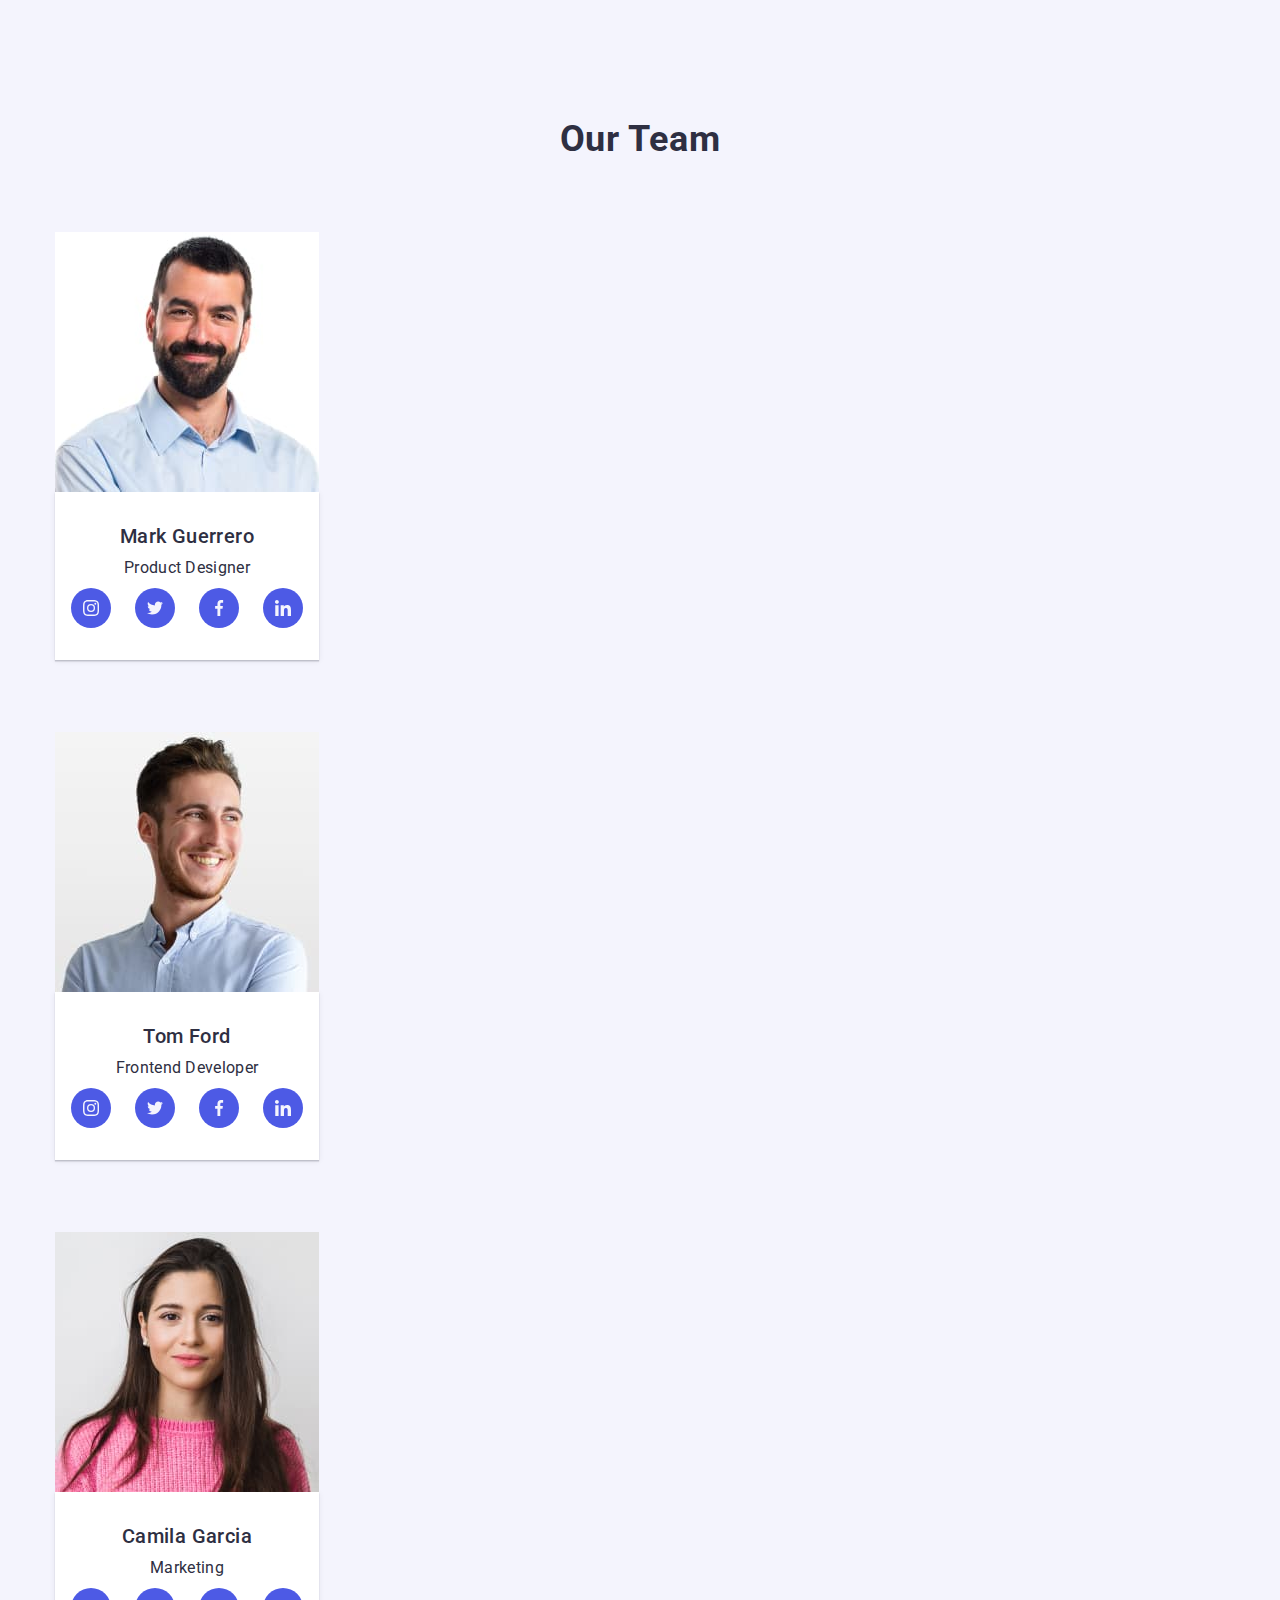
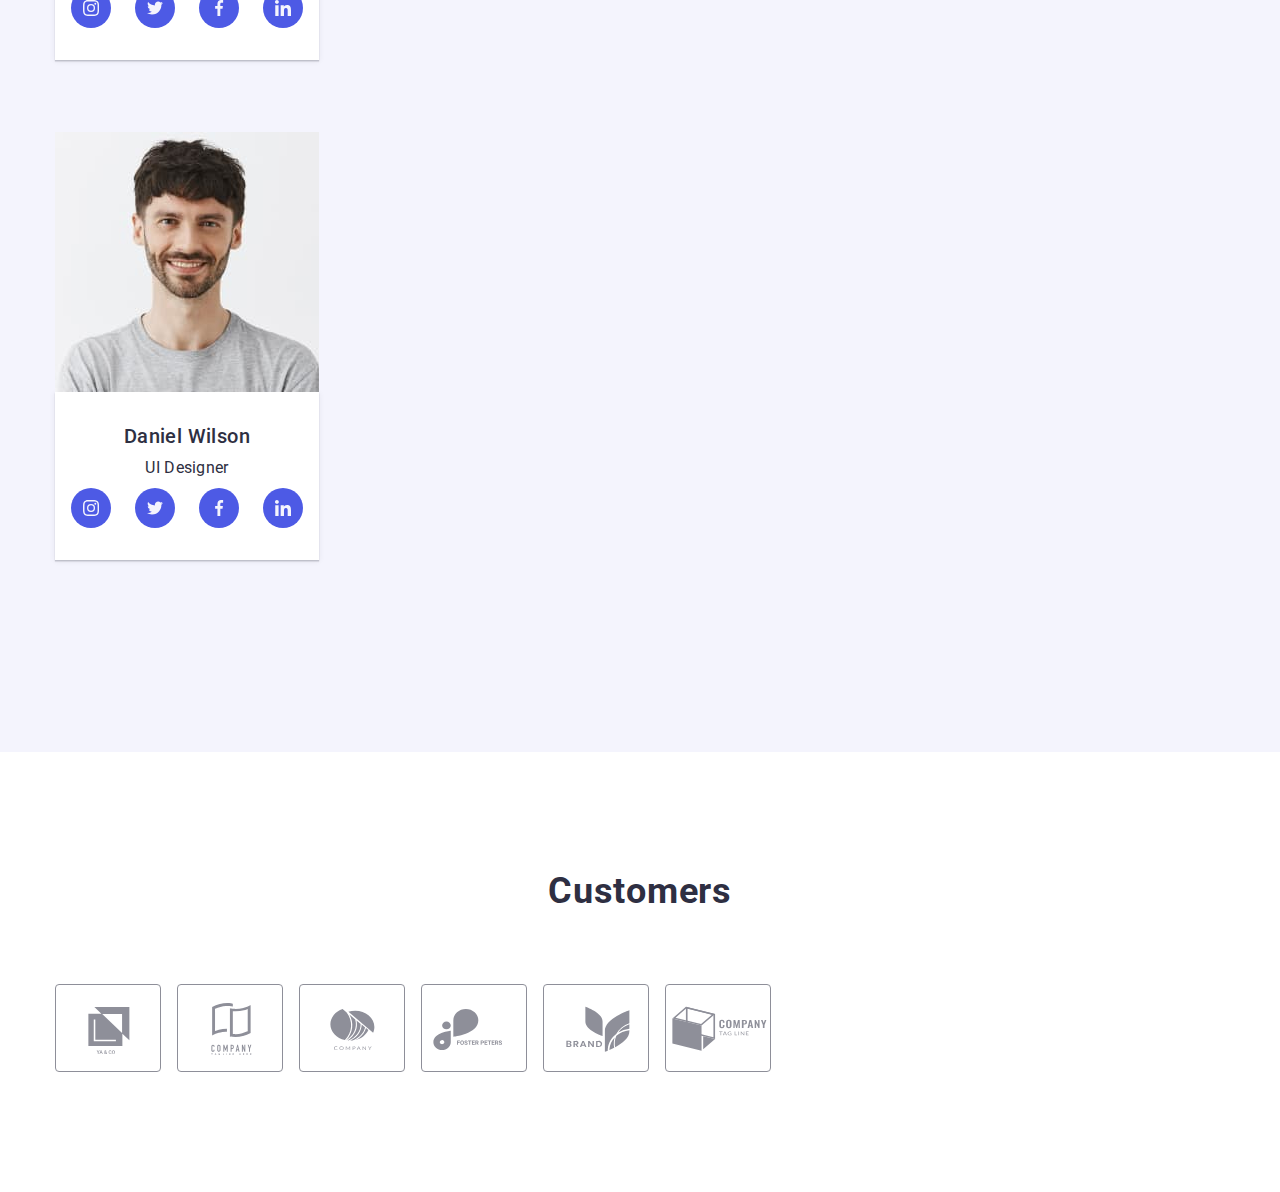
==== index.html @ f544f207 "d" ====
<!DOCTYPE html>
<html lang="en">
  <head>
    <meta charset="UTF-8" />
    <meta http-equiv="X-UA-Compatible" content="IE=edge" />
    <meta name="viewport" content="width=device-width, initial-scale=1.0" />
    <title>Document</title>
    <link rel="preconnect" href="https://fonts.googleapis.com" />
    <link rel="preconnect" href="https://fonts.gstatic.com" crossorigin />
    <link
      href="https://fonts.googleapis.com/css2?family=Raleway:wght@800&family=Roboto:wght@400;500;700;900&display=swap"
      rel="stylesheet"
    />
    <link
      rel="stylesheet"
      href="https://cdnjs.cloudflare.com/ajax/libs/modern-normalize/1.1.0/modern-normalize.min.css"
    />
    <link rel="stylesheet" href="./css/styles.css" />
    <link rel="stylesheet" href="./css/mobile.css" />
    <link rel="stylesheet" href="./css/tablet.css" />
    <link rel="stylesheet" href="./css/desktop.css" />
  </head>
  <body>
    <!-- <header class="header">
      <div class="container container-flex">
        <nav class="header-navigation">
          <a class="header-logo link" href="./index.html">
            <span class="logo-web">Web</span>
            <span class="logo-studio">Studio</span></a
          >

          <ul class="header-list list">
            <li class="header-item">
              <a class="header-link link current" href="./index.html">Studio</a>
            </li>
            <li class="header-item">
              <a class="header-link link" href="./portfolio.html">Portfolio</a>
            </li>
            <li class="header-item">
              <a class="header-link link" href="">Contacts</a>
            </li>
          </ul>
        </nav>
        <ul class="contacts-list list">
          <li>
            <a class="header-mail link" href="mailto:info@devstudio.com"
              >info@devstudio.com</a
            >
          </li>
          <li>
            <a class="header-tel link" href="tel:+110001111111"
              >+11 (000) 111-11-11</a
            >
          </li>
        </ul>
      </div>
    </header> -->

    <main>
      <!-- <section class="headlines-section">
        <h1 class="first-headlines">Effective Solution for Your Business</h1>
        <button data-modal-open class="btn" type="button">Order Service</button>
        <div data-modal class="backdrop is-hidden">
          <div class="modal">
            <button data-modal-close class="close">
              <svg class="close-svg" width="8" height="8">
                <use href="./images/symbol-defs.svg#icon-close"></use>
              </svg>
            </button>
            <p class="modal-title">
              Leave your contacts and we will call you back
            </p>

            <form action="#">
              <div class="modal-field">
                <label for="name" class="label-inp">Name</label>
                <div class="input-wrap">
                  <input
                    type="text"
                    class="modal-input"
                    name="name"
                    id="name"
                    required
                  />

                  <svg class="input-svg" width="12" height="12">
                    <use href="./images/symbol-defs.svg#icon-person"></use>
                  </svg>
                </div>
              </div>

              <div class="modal-field">
                <label for="tel" class="label-inp">Phone</label>
                <div class="input-wrap">
                  <input
                    type="tel"
                    class="modal-input"
                    name="tel"
                    id="tel"
                    required
                  />

                  <svg class="input-svg" width="12" height="12">
                    <use href="./images/symbol-defs.svg#icon-phone"></use>
                  </svg>
                </div>
              </div>

              <div class="modal-field">
                <label for="mail" class="label-inp">Email</label>
                <div class="input-wrap">
                  <input
                    type="email"
                    class="modal-input"
                    name="mail"
                    id="mail"
                    required
                  />

                  <svg class="input-svg" width="12" height="12">
                    <use href="./images/symbol-defs.svg#icon-message"></use>
                  </svg>
                </div>
              </div>
              <div class="modal-field">
                <label for="comment" class="label-inp">Comment</label>

                <textarea
                  name="comment-text"
                  id="comment"
                  class="modal-comment"
                  placeholder="Text input"
                ></textarea>
              </div>
              <div class="modal-field">
                <input
                  type="checkbox"
                  class="privacy visually-hidden"
                  name="privacy"
                  id="privacy"
                  value="true"
                />
                <label for="privacy" class="check-text"
                  ><span class="ch2">
                    <svg class="check-svg" width="10" height="8">
                      <use href="./images/symbol-defs.svg#icon-vector"></use>
                    </svg>
                  </span>
                  <span>I accept the terms and conditions of the&nbsp;</span>
                  <a class="link-privacy" href="#">Privacy Policy</a>
                </label>
              </div>

              <button type="submit" class="button-submit">Send</button>
            </form>
          </div>
        </div>
      </section> -->

      <!-- <section class="our-team-section">
        <div class="container">
          <h2 class="visually-hidden">Our Skills</h2>

          <ul class="list-skills list">
            <li class="list-skills-item">
              <div class="svg-item">
                <svg width="64" height="64">
                  <use href="./images/symbol-defs.svg#icon-antenna1"></use>
                </svg>
              </div>
              <h3 class="skills">Strategy</h3>
              <p class="paragraphes">
                Our goal is to identify the business problem to walk away with
                the perfect and creative solution.
              </p>
            </li>
            <li class="list-skills-item">
              <div class="svg-item">
                <svg width="64" height="64">
                  <use href="./images/symbol-defs.svg#icon-clock1"></use>
                </svg>
              </div>
              <h3 class="skills">Punctuality</h3>
              <p class="paragraphes">
                Bring the key message to the brand's audience for the best price
                within the shortest possible time.
              </p>
            </li>
            <li class="list-skills-item">
              <div class="svg-item">
                <svg width="64" height="64">
                  <use href="./images/symbol-defs.svg#icon-diagram1"></use>
                </svg>
              </div>
              <h3 class="skills">Diligence</h3>
              <p class="paragraphes">
                Research and confirm brands that present the strongest digital
                growth ohportunities and minimize risk.
              </p>
            </li>
            <li class="list-skills-item">
              <div class="svg-item">
                <svg width="64" height="64">
                  <use href="./images/symbol-defs.svg#icon-astronaut"></use>
                </svg>
              </div>
              <h3 class="skills">Technologies</h3>
              <p class="paragraphes">
                Design practice focused on digital experiences. We bring forth a
                deep passion for problem-solving.
              </p>
            </li>
          </ul>
        </div>
      </section> -->
      <!-- <section class="our-work">
        <div class="container">
          <h2 class="working">What are we doing</h2>
          <ul class="card-list-index list">
            <li>
              <img src="./images/screen.jpg" alt="screen" width="360" />
            </li>
            <li>
              <img src="./images/monopad.jpg" alt="monopad" width="360" />
            </li>
            <li>
              <img
                src="./images/phoneandlaptop.jpg"
                alt="phone and laptop"
                width="360"
              />
            </li>
          </ul>
        </div>
      </section> -->
      <section class="our-stuff-section">
        <div class="container">
          <h2 class="our-work work">Our Team</h2>
          <ul class="our-team list">
            <li class="li-mob">
              <img
                src="./images/marguerrero.jpg"
                alt="Mark Guerrero"
                width="264"
              />
              <div class="name-stuff">
                <h3 class="our-stuff">Mark Guerrero</h3>
                <p class="pr">Product Designer</p>
                <ul class="stuff-soc-list list">
                  <li class="stuff-soc-item">
                    <a href="" class="stuff-soc-link link">
                      <svg class="stuff-soc-icon" width="16" height="16">
                        <use
                          href="./images/symbol-defs.svg#icon-instagram"
                        ></use>
                      </svg>
                    </a>
                  </li>
                  <li class="stuff-soc-item">
                    <a href="" class="stuff-soc-link link">
                      <svg class="stuff-soc-icon" width="16" height="16">
                        <use href="./images/symbol-defs.svg#icon-twitter"></use>
                      </svg>
                    </a>
                  </li>
                  <li class="stuff-soc-item">
                    <a href="" class="stuff-soc-link link">
                      <svg class="stuff-soc-icon" width="16" height="16">
                        <use
                          href="./images/symbol-defs.svg#icon-facebook"
                        ></use>
                      </svg>
                    </a>
                  </li>
                  <li class="stuff-soc-item">
                    <a href="" class="stuff-soc-link link">
                      <svg class="stuff-soc-icon" width="16" height="16">
                        <use
                          href="./images/symbol-defs.svg#icon-linkedin"
                        ></use>
                      </svg>
                    </a>
                  </li>
                </ul>
              </div>
            </li>

            <li class="li-mob">
              <img src="./images/tomford.jpg" alt="Tom Ford" width="264" />
              <div class="name-stuff">
                <h3 class="our-stuff">Tom Ford</h3>
                <p class="pr">Frontend Developer</p>
                <ul class="stuff-soc-list list">
                  <li class="stuff-soc-item">
                    <a href="" class="stuff-soc-link link">
                      <svg class="stuff-soc-icon" width="16" height="16">
                        <use
                          href="./images/symbol-defs.svg#icon-instagram"
                        ></use>
                      </svg>
                    </a>
                  </li>
                  <li class="stuff-soc-item">
                    <a href="" class="stuff-soc-link link">
                      <svg class="stuff-soc-icon" width="16" height="16">
                        <use href="./images/symbol-defs.svg#icon-twitter"></use>
                      </svg>
                    </a>
                  </li>
                  <li class="stuff-soc-item">
                    <a href="" class="stuff-soc-link link">
                      <svg class="stuff-soc-icon" width="16" height="16">
                        <use
                          href="./images/symbol-defs.svg#icon-facebook"
                        ></use>
                      </svg>
                    </a>
                  </li>
                  <li class="stuff-soc-item">
                    <a href="" class="stuff-soc-link link">
                      <svg class="stuff-soc-icon" width="16" height="16">
                        <use
                          href="./images/symbol-defs.svg#icon-linkedin"
                        ></use>
                      </svg>
                    </a>
                  </li>
                </ul>
              </div>
            </li>
            <li class="li-mob">
              <img
                src="./images/camilagarcia.jpg"
                alt="Camila Garcia"
                width="264"
              />
              <div class="name-stuff">
                <h3 class="our-stuff">Camila Garcia</h3>
                <p class="pr">Marketing</p>
                <ul class="stuff-soc-list list">
                  <li class="stuff-soc-item">
                    <a href="" class="stuff-soc-link link">
                      <svg class="stuff-soc-icon" width="16" height="16">
                        <use
                          href="./images/symbol-defs.svg#icon-instagram"
                        ></use>
                      </svg>
                    </a>
                  </li>
                  <li class="stuff-soc-item">
                    <a href="" class="stuff-soc-link link">
                      <svg class="stuff-soc-icon" width="16" height="16">
                        <use href="./images/symbol-defs.svg#icon-twitter"></use>
                      </svg>
                    </a>
                  </li>
                  <li class="stuff-soc-item">
                    <a href="" class="stuff-soc-link link">
                      <svg class="stuff-soc-icon" width="16" height="16">
                        <use
                          href="./images/symbol-defs.svg#icon-facebook"
                        ></use>
                      </svg>
                    </a>
                  </li>
                  <li class="stuff-soc-item">
                    <a href="" class="stuff-soc-link link">
                      <svg class="stuff-soc-icon" width="16" height="16">
                        <use
                          href="./images/symbol-defs.svg#icon-linkedin"
                        ></use>
                      </svg>
                    </a>
                  </li>
                </ul>
              </div>
            </li>
            <li class="li-mob">
              <img
                src="./images/danielwilson.jpg"
                alt="Daniel Wilson"
                width="264"
              />
              <div class="name-stuff">
                <h3 class="our-stuff">Daniel Wilson</h3>
                <p class="pr">UI Designer</p>
                <ul class="stuff-soc-list list">
                  <li class="stuff-soc-item">
                    <a href="" class="stuff-soc-link link">
                      <svg class="stuff-soc-icon" width="16" height="16">
                        <use
                          href="./images/symbol-defs.svg#icon-instagram"
                        ></use>
                      </svg>
                    </a>
                  </li>
                  <li class="stuff-soc-item">
                    <a href="" class="stuff-soc-link link">
                      <svg class="stuff-soc-icon" width="16" height="16">
                        <use href="./images/symbol-defs.svg#icon-twitter"></use>
                      </svg>
                    </a>
                  </li>
                  <li class="stuff-soc-item">
                    <a href="" class="stuff-soc-link link">
                      <svg class="stuff-soc-icon" width="16" height="16">
                        <use
                          href="./images/symbol-defs.svg#icon-facebook"
                        ></use>
                      </svg>
                    </a>
                  </li>
                  <li class="stuff-soc-item">
                    <a href="" class="stuff-soc-link link">
                      <svg class="stuff-soc-icon" width="16" height="16">
                        <use
                          href="./images/symbol-defs.svg#icon-linkedin"
                        ></use>
                      </svg>
                    </a>
                  </li>
                </ul>
              </div>
            </li>
          </ul>
        </div>
      </section>
      <section class="customers-section"> 
        <div class="container">
          <h2 class="customers-headline">Customers</h2>
          <ul class="customers list">
            <li class="customers-list">
              <a href="" class="customers-link link">
                <svg class="customers-icon" width="104" height="56">
                  <use href="./images/symbol-defs.svg#icon-logo1"></use>
                </svg>
              </a>
            </li>
            <li class="customers-list">
              <a href="" class="customers-link link">
                <svg class="customers-icon" width="104" height="56">
                  <use href="./images/symbol-defs.svg#icon-logo2"></use>
                </svg>
              </a>
            </li>
            <li class="customers-list">
              <a href="" class="customers-link link">
                <svg class="customers-icon" width="104" height="56">
                  <use href="./images/symbol-defs.svg#icon-logo3"></use>
                </svg>
              </a>
            </li>
            <li class="customers-list">
              <a href="" class="customers-link link">
                <svg class="customers-icon" width="104" height="56">
                  <use href="./images/symbol-defs.svg#icon-logo4"></use>
                </svg>
              </a>
            </li>
            <li class="customers-list">
              <a href="" class="customers-link link">
                <svg class="customers-icon" width="104" height="56">
                  <use href="./images/symbol-defs.svg#icon-logo5"></use>
                </svg>
              </a>
            </li>
            <li class="customers-list">
              <a href="" class="customers-link link">
                <svg class="customers-icon" width="104" height="56">
                  <use href="./images/symbol-defs.svg#icon-logo6"></use>
                </svg>
              </a>
            </li>
          </ul>
        </div>
      </section>
    </main>
    <!-- <footer class="footer">
      <div class="container ftr">
        <div class="socaial-one">
          <a class="ftr-logo link" href="./index.html">
            <span class="logo-web">Web</span>
            <span class="logo-studio logo-studio-footer">Studio</span></a
          >

          <p class="footer-content">
            Increase the flow of customers and sales for your business with
            digital marketing & growth solutions.
          </p>
        </div>

        <div class="socaial-two">
          <span class="social-media">Social media</span>
          <ul class="ftr-soc-list list">
            <li class="ftr-soc-item">
              <a href="" class="ftr-soc-link link">
                <svg class="svg-ftr" width="24" height="24">
                  <use href="./images/symbol-defs.svg#icon-instagram"></use>
                </svg>
              </a>
            </li>
            <li class="ftr-soc-item">
              <a href="" class="ftr-soc-link link">
                <svg class="svg-ftr" width="24" height="24">
                  <use href="./images/symbol-defs.svg#icon-twitter"></use>
                </svg>
              </a>
            </li>
            <li class="ftr-soc-item">
              <a href="" class="ftr-soc-link link">
                <svg class="svg-ftr" width="24" height="24">
                  <use href="./images/symbol-defs.svg#icon-facebook"></use>
                </svg>
              </a>
            </li>
            <li class="ftr-soc-item">
              <a href="" class="ftr-soc-link link">
                <svg class="svg-ftr" width="24" height="24">
                  <use href="./images/symbol-defs.svg#icon-linkedin"></use>
                </svg>
              </a>
            </li>
          </ul>
        </div>
        <div class="div4">
          <form>
            <label for="email-footer" class="sub-label">Subscribe</label>
            <div class="form">
              <input
                type="email"
                name="email-footer"
                class="input-footer"
                required
                placeholder="E-mail"
                id="email-footer"
              />
              <button type="submit" class="button-subscribe">Subscribe</button>
            </div>
          </form>
        </div>
      </div>
    </footer> -->
    <script src="./modal.js"></script>
  </body>
</html>
---- css/styles.css ----
* {
  box-sizing: border-box;
}

:root {
  --primary-text-color: #2e2f42;
  --secondary-text-color: #434455;
  --dark-text-color: #8f95a5;
  --primary-button-color: #4d5ae5;
  --secondary-button-color: #404bbf;
  --white-color: #fff;
  --primary-font-family: "Roboto", sans-serif;
  --logo-font: "Raleway", sans-serif;
  --footer-text-color: #e7e9fc;
  --back-button-color: #f4f4fd;
  --soc-bg-color: #4d5ae5;
}
body {
  color: var(--primary-text-color);
  font-family: var(--primary-font-family);
}
h1,
h2,
h3,
h4,
h5,
h6,
p {
  margin-top: 0;
}

.link {
  text-decoration: none;
}

/* card list portfolio */
.card-list {
  display: flex;
  flex-wrap: wrap;
  gap: 48px 24px;

  text-decoration: none;
}

.list-element {
  display: block;
  max-width: 100%;
  height: auto;
}

.cards {
  display: block;
  box-shadow: 0px 1px 6px rgba(46, 47, 66, 0.08);
}
.cards:hover,
.cards:focus {
  box-shadow: 0px 1px 6px rgba(46, 47, 66, 0.08),
    0px 1px 1px rgba(46, 47, 66, 0.16), 0px 2px 1px rgba(46, 47, 66, 0.08);
}
.overlay {
  position: relative;
  overflow: hidden;
}
.about-overlay {
  position: absolute;

  top: 0;
  left: 0;
  width: 100%;
  height: 100%;

  padding-top: 40px;
  padding-right: 32px;
  padding-left: 32px;
  font-weight: 400;
  font-size: 16px;
  line-height: 1.5;
  letter-spacing: 0.02em;
  color: #f4f4fd;

  transform: translateY(100%);
  transition: transform 250ms cubic-bezier(0.4, 0, 0.2, 1);

  background-color: #4d5ae5;
}
.cards:hover .about-overlay,
.cards:focus .about-overlay {
  transform: translateY(0);
}

.borders {
  border: 1px solid var(--footer-text-color);
  border-top: none;
  padding-top: 32px;
  padding-left: 16px;
  padding-bottom: 32px;
}

.list {
  list-style: none;
  margin: 0;
  padding: 0;
}

.header {
  border-bottom: solid var(--footer-text-color);
}
.name-stuff {
  width: 264px;
  text-align: center;
  padding-top: 32px;
  padding-bottom: 32px;

  background-color: var(--white-color);
  box-shadow: 0px 1px 6px rgba(46, 47, 66, 0.08),
    0px 1px 1px rgba(46, 47, 66, 0.16), 0px 2px 1px rgba(46, 47, 66, 0.08);
}
.li-mob {
  display: block;
  width: 100%;
}
.stuff-soc-list {
  display: flex;
  justify-content: center;
  gap: 24px;
}
.stuff-soc-item {
  width: 40px;
  height: 40px;
}
/* width="64" height="64" */
.stuff-soc-link {
  width: 100%;
  height: 100%;
  background-color: var(--soc-bg-color);
  border-radius: 50%;
  display: flex;
  align-items: center;
  justify-content: center;
  transition: background-color 250ms cubic-bezier(0.4, 0, 0.2, 1);
}

.stuff-soc-link:hover {
  background-color: var(--secondary-button-color);
}

.our-stuff-section {
  background-color: var(--back-button-color);
  padding-top: 120px;
  padding-bottom: 72px;
}

/* ---------OUR-WORK---------- */

.our-work {
  font-weight: 700;
  font-size: 36px;
  line-height: 1.11;
  /* identical to box height, or 111% */

  text-align: center;
  letter-spacing: 0.02em;
  text-transform: capitalize;

  /* NAVY BLUE */
  padding-bottom: 120px;
  margin-bottom: 0;
}
.work {
  padding-bottom: 0;
  margin-bottom: 72px;
}
.working {
  padding-top: 0;
  margin-bottom: 72px;
}
.card-list-index {
  display: flex;
  gap: 24px;
}
.customers-section {
  padding-top: 96px;
  padding-bottom: 96px;
}
.customers-headline {
  font-weight: 700;
  font-size: 36px;
  line-height: 1.11;
  /* identical to box height, or 111% */

  text-align: center;
  letter-spacing: 0.02em;
  margin-bottom: 72px;
}
.customers {
  display: flex;
  flex-wrap: wrap;
  gap: 16px;
  /* row-gap: 72px; */
  /* column-gap: 16px; */
}

.customers-list {
  width: calc((100%-16px) / 2);


  /* width: calc((100%-120px) / 6); */
  height: 88px;
}
.customers-link {
  width: 100%;
  height: 100%;
  border: 1px solid #8e8f99;
  border-radius: 4px;
  display: flex;
  align-items: center;
  justify-content: center;
  color: #8e8f99;
}
.customers-icon {
  fill: currentColor;
  transition: fill 250ms cubic-bezier(0.4, 0, 0.2, 1);
}
.customers-link:hover .customers-icon {
  fill: #404bbf;
}

.customers-link:hover {
  border-color: var(--secondary-button-color);
}

/* .our-team { */
  /* display: flex; */
  /* flex-wrap: wrap; */
  /* gap: 24px; */
/* } */

.container {
  margin-left: auto;
  margin-right: auto;
  padding-left: 15px;
  padding-right: 15px;
  /* width: 1158px; */
}
.container-flex {
  display: flex;
  align-items: center;
}

.header-logo,
.header-link,
.header-tel,
.header-tel {
  padding-top: 24px;
  padding-bottom: 24px;
  display: inline-block;
}
.header-link {
  font-weight: 600;
  font-size: 16px;
  line-height: 1.5;
  letter-spacing: 0.02em;
  color: var(--primary-text-color);
  position: relative;
  transition: color 250ms cubic-bezier(0.4, 0, 0.2, 1);
}
.current {
  color: #404bbf;
}
.header-link.current::after {
  content: "";
  position: absolute;
  width: 100%;
  background-color: #404bbf;
  height: 4px;
  left: 0;
  bottom: 0;
  border-radius: 2px;
}
.header-link:hover,
.header-link:focus {
  color: var(--secondary-button-color);
}

.header-list {
  display: flex;
  gap: 40px;
}

.contacts-list {
  display: flex;
  margin-left: auto;
  align-items: center;
}

.logo-studio.logo-studio-footer {
  color: var(--white-color);
}
img {

  display: block;
  max-width: 100%;
  width: auto;
  height: auto;
}
.visually-hidden {
  position: absolute;
  white-space: nowrap;
  width: 1px;
  height: 1px;
  overflow: hidden;
  border: 0;
  padding: 0;
  clip: rect(0 0 0 0);
  clip-path: inset(50%);
  margin: -1px;
}
.prtf-card {
  padding-top: 96px;

  padding-bottom: 120px;
}

.header-logo {
  font-weight: 800;
  font-family: Raleway;
  margin-left: auto;
  margin-right: auto;
  display: flex;
  margin-right: 76px;
}

.logo-web {
  font-size: 18px;
  line-height: 1.33;
  /* identical to box height, or 133% */

  align-items: center;
  letter-spacing: 0.03em;
  text-transform: uppercase;

  /* IRIS */

  color: var(--primary-button-color);
}
.logo-studio {
  font-size: 18px;
  line-height: 1.33;
  /* identical to box height, or 133% */

  align-items: center;
  letter-spacing: 0.03em;
  text-transform: uppercase;

  /* IRIS */

  color: var(--secondary-text-color);
}

.header-navigation {
  display: flex;
  align-items: center;
}

.header-mail {
  margin-right: 40px;
  transition: color 250ms cubic-bezier(0.4, 0, 0.2, 1);

  font-weight: 400;
  font-size: 16px;
  line-height: 1.5;
  letter-spacing: 0.02em;
  color: var(--secondary-text-color);
}
.header-mail:hover {
  color: var(--secondary-button-color);
}
.header-tel {
  font-weight: 400;
  font-size: 16px;
  line-height: 1.5;
  letter-spacing: 0.02em;

  color: var(--secondary-text-color);
}
.header-tel:hover {
  color: var(--secondary-button-color);
}
.our-skills {
  font-weight: 500;
  font-size: 20px;
  line-height: 1.2;
  /* identical to box height, or 120% */

  letter-spacing: 0.02em;
}
.our-stuff {
  font-weight: 500;
  font-size: 20px;
  line-height: 1.2;

  text-align: center;
  letter-spacing: 0.02em;
  margin-bottom: 8px;
}
.paragraphes {
  margin-bottom: 0;
  font-weight: 400;
  font-size: 16px;
  line-height: 1.5;
  /* or 150% */

  letter-spacing: 0.02em;

  max-width: 264px;

  width: 264px;

  /* SLATE */
}
.pr {
  margin-right: auto;
  margin-left: auto;
  margin-bottom: 8px;
  font-weight: 400;
  font-size: 16px;
  line-height: 1.5;
  /* or 150% */

  letter-spacing: 0.02em;

  max-width: 264px;

  width: 264px;
}
.paragraphes-portfolio {
  color: var(--secondary-text-color);
  margin-bottom: 0;
}
.skills {
  margin-top: 8px;
  margin-bottom: 8px;
}
.our-team-section {
  padding-top: 120px;
  padding-bottom: 120px;
}

.svg-item {
  display: flex;
  align-items: center;
  justify-content: center;
  height: 112px;
  background-color: #f4f4fd;
}

.list-skills {
  display: flex;
  gap: 24px;
  /* margin-top: 120px; */
}
/* .list-skills-item:nth-child(1)::before {
  content: "";
  display: inline-block;
  width: 264px;
  height: 112px;
  background-image: url(../our-skills/antenna1.svg);
  background-repeat: no-repeat;
  background-position: center;
  background-color: #f4f4fd;
}
.list-skills-item:nth-child(2)::before {
  content: "";
  display: inline-block;
  width: 264px;
  height: 112px;
  background-image: url(../our-skills/clock1.svg);
  background-repeat: no-repeat;
  background-position: center;
  background-color: #f4f4fd;
}
.list-skills-item:nth-child(3)::before {
  content: "";
  display: inline-block;
  width: 264px;
  height: 112px;
  background-image: url(../our-skills/diagram1.svg);
  background-repeat: no-repeat;
  background-position: center;
  background-color: #f4f4fd;
}
.list-skills-item:nth-child(4)::before {
  content: "";
  display: inline-block;
  width: 264px;
  height: 112px;
  background-image: url(../our-skills/astronaut.svg);
  background-repeat: no-repeat;
  background-position: center;
  background-color: #f4f4fd;
} */
.svg-skills {
  width: 264px;
  height: 112px;
  background-color: #f4f4fd;
  display: flex;
  align-items: center;
  justify-content: center;
}

.button {
  font-weight: 600;
  font-size: 16px;
  line-height: 1.5;
  align-items: center;
  letter-spacing: 0.04em;
  color: var(--secondary-button-color);
  background: var(--back-button-color);
  cursor: pointer;
  border-radius: 4px;
  border: 1px solid var(--footer-text-color);
  padding-top: 12px;
  padding-right: 24px;
  padding-bottom: 12px;
  padding-left: 24px;
  transition: background-color, color, border-color, box-shadow,
    250ms cubic-bezier(0.4, 0, 0.2, 1);
}
.button:hover,
.button:focus {
  background-color: var(--secondary-button-color);
  color: var(--white-color);
  border-color: #404bbf;
  box-shadow: 0px 1px 6px rgba(46, 47, 66, 0.08),
    0px 1px 1px rgba(46, 47, 66, 0.16), 0px 2px 1px rgba(46, 47, 66, 0.08);
}
/* ----------------MODAL---------------- */
.backdrop {
  position: fixed;
  transition: 250ms cubic-bezier(0.4, 0, 0.2, 1);
  opacity: 1;

  top: 0;
  left: 0;
  width: 100%;
  height: 100%;

  background-color: rgba(46, 47, 66, 0.4);
}
.backdrop.is-hidden {
  opacity: 0;
  pointer-events: none;
}
.modal {
  position: absolute;
  top: 50%;
  left: 50%;
  transform: translate(-50%, -50%) scale(1);
  transition: 250ms cubic-bezier(0.4, 0, 0.2, 1);

  width: 408px;
  background-color: #fcfcfc;
  border-radius: 4px;
  padding: 72px 24px 24px;
}

.close {
  position: absolute;
  top: 24px;
  right: 24px;
  width: 24px;
  height: 24px;
  border: 1px solid rgba(0, 0, 0, 0.1);
  border-radius: 50%;
  display: flex;
  align-items: center;
  justify-content: center;
  cursor: pointer;
  color: #000000;
  transition: background-color, 250ms cubic-bezier(0.4, 0, 0.2, 1);
}
.close-svg {
  fill: currentColor;
  transition: fill, 250ms cubic-bezier(0.4, 0, 0.2, 1);
}
.close:hover .close-svg {
  fill: #fff;
}
.close:hover {
  background-color: #404bbf;
}
.modal-title {
  margin-bottom: 14px;
  font-weight: 500;
  font-size: 16px;
  line-height: 1.5;
  /* identical to box height, or 150% */

  text-align: center;
  letter-spacing: 0.02em;

  /* NAVY BLUE */

  color: #2e2f42;
}
.label-inp {
  font-weight: 400;
  font-size: 12px;
  line-height: 1.16;
  letter-spacing: 0.01em;
  color: #8e8f99;
}
.modal-field {
  text-align: left;
  margin-bottom: 8px;
}
.modal-field:nth-last-child(3) {
  margin-bottom: 16px;
}

.modal-input {
  width: 100%;
  height: 40px;
  background-color: transparent;
  border: 1px solid rgba(33, 33, 33, 0.2);
  border-radius: 4px;
  padding: 0px 0px 0px 38px;

  font-weight: 400;
  font-size: 12px;
  line-height: 1.33;
  /* identical to box height, or 133% */

  letter-spacing: 0.04em;

  /* LIGHT SLATE */

  color: rgba(117, 117, 117, 0.5);
  outline: transparent;
}

.modal-input:focus {
  border-color: #4d5ae5;
}
.modal-input:focus + .input-svg {
  fill: #404bbf;
}

.input-wrap {
  position: relative;
}
.input-svg {
  position: absolute;
  left: 19px;
  top: 14px;
  fill: #2e2f42;
}

.modal-comment::placeholder {
  font-weight: 400;
  font-size: 12px;
  line-height: 1.33;
  letter-spacing: 0.04em;
  color: rgba(117, 117, 117, 0.5);
}
.modal-comment {
  padding-top: 8px;
  padding-left: 16px;
  width: 100%;
  height: 120px;
  color: rgba(117, 117, 117, 0.5);

  border: 1px solid rgba(33, 33, 33, 0.2);
  background-color: transparent;
  border-radius: 4px;
  outline: transparent;
  resize: none;
}
.modal-comment:focus {
  border-color: #4d5ae5;
}
.modal-comment:focus::placeholder {
  color: transparent;
}
.label-inp {
  display: inline-block;
  margin-bottom: 4px;
}
.check-text {
  font-weight: 400;
  font-size: 12px;
  line-height: 1.33;
  /* identical to box height, or 133% */

  letter-spacing: 0.04em;

  color: #757575;
  display: flex;
  margin-bottom: 24px;
}
.check-text:hover,
.check-text:focus {
  color: #4d5ae5;
}
.sp {
  display: inline;
}

.check-text .ch2 {
  width: 16px;
  height: 16px;
  border: 2px solid #000000;
  border-radius: 3px;
  display: flex;
  align-items: center;
  justify-content: center;
  fill: transparent;
  margin-right: 8px;
}

.privacy:checked + .check-text .ch2 {
  fill: #f4f4fd;
  background-color: #404bbf;
  border: none;
}
.link-privacy {
  font-weight: 400;
  font-size: 12px;
  line-height: 1.33;
  /* identical to box height, or 133% */

  letter-spacing: 0.04em;

  color: #4d5ae5;
}
.button-submit {
  padding: 16px 64px 16px 64px;
  margin: 0 auto;
  display: flex;
  border: transparent;
  border-radius: 4px;
  box-shadow: 0px 4px 4px rgba(0, 0, 0, 0.15);
  font-family: inherit;
  font-weight: 500;
  font-size: 16px;
  line-height: 1.5;
  letter-spacing: 0.04em;
  background: #4d5ae5;
  color: #ffffff;
  cursor: pointer;
  transition: background-color, color, border-color, box-shadow,
    250ms cubic-bezier(0.4, 0, 0.2, 1);
}

.button-submit:hover {
  background-color: var(--secondary-button-color);
  color: var(--white-color);
  border-color: #404bbf;
  box-shadow: 0px 1px 6px rgba(46, 47, 66, 0.08),
    0px 1px 1px rgba(46, 47, 66, 0.16), 0px 2px 1px rgba(46, 47, 66, 0.08);
}

.button-list {
  justify-content: center;
  display: flex;
  gap: 24px;
  list-style: none;
  margin-top: 0;
  margin-bottom: 72px;
  padding-left: 0;
}

.list-headlines {
  font-weight: 600;
  font-size: 20px;
  line-height: 1.2;
  letter-spacing: 0.02em;
  color: var(--primary-text-color);
}

.headlines-section {
  text-align: center;
  padding-top: 188px;
  padding-bottom: 180px;
  margin: 0 auto;
}
.headlines-section {
  background-image: linear-gradient(
      rgba(46, 47, 66, 0.7),
      rgba(46, 47, 66, 0.7)
    ),
    url(../images/hero-bg.jpg);
  max-width: 1440px;
  background-repeat: no-repeat;
  background-position: center;
  background-size: cover;
}

.first-headlines {
  font-weight: 600;
  font-size: 56px;
  line-height: 1.07;
  letter-spacing: 0.02em;
  margin-bottom: 48px;
  color: var(--white-color);
  max-width: 494px;
  margin-left: auto;
  margin-right: auto;
}
/* card list index html */

.btn {
  font-family: inherit;
  font-weight: 600;
  font-size: 16px;
  line-height: 1.18;
  display: flex;
  align-items: center;
  letter-spacing: 0.04em;
  background: var(--primary-button-color);
  color: var(--white-color);
  cursor: pointer;
  border-radius: 4px;
  margin: 0 auto;
  padding: 15px 31px;
  border-color: transparent;
  transition: background-color 250ms cubic-bezier(0.4, 0, 0.2, 1);
}
.btn:hover {
  background-color: var(--secondary-button-color);
}

.footer {
  background-color: var(--primary-text-color);
  color: var(--footer-text-color);
  padding-top: 100px;
  padding-bottom: 100px;
  box-shadow: 0px 4px 4px rgba(0, 0, 0, 0.15);
}

.ftr-logo {
  font-family: Raleway;

  display: inline-block;
  margin-bottom: 16px;
  /* margin-right: 269px; */
}
.footer-content {
  font-weight: 400;
  font-size: 16px;
  line-height: 1.5;
  /* or 150% */

  letter-spacing: 0.02em;

  /* CORNFLOWER */

  max-width: 264px;
  margin-bottom: 0;
}
.ftr {
  display: flex;
}
.socaial-one {
  margin-right: 120px;
}

.social-media {
  display: block;

  display: inline-block;

  font-weight: 500;
  font-size: 16px;
  line-height: 1.5;
  /* identical to box height, or 150% */

  letter-spacing: 0.02em;
  margin-bottom: 16px;
}

.ftr-soc-list {
  display: flex;
  gap: 16px;

  /* justify-content: center; */
  margin-left: auto;
}
.ftr-soc-item {
  width: 40px;
  height: 40px;
  border-radius: 50%;
}
.ftr-soc-link {
  width: 40px;
  height: 40px;
  display: flex;
  border-radius: 50%;
  align-items: center;
  justify-content: center;
  background-color: rgba(255, 255, 255, 0.1);
  transition: background-color 250ms cubic-bezier(0.4, 0, 0.2, 1);
}

.ftr-soc-link:hover {
  background-color: #31d0aa;
}
.input-footer {
  display: block;
  margin-right: 24px;
  padding-left: 16px;
  width: 264px;
  height: 40px;
  border: 1px solid rgba(255, 255, 255, 0.3);
  border-radius: 4px;
  outline: transparent;
  background-color: inherit;
  font-weight: 400;
  font-size: 12px;
  line-height: 2;
  letter-spacing: 0.04em;
  color: rgba(255, 255, 255, 0.6);
}
.div4 {
  margin-left: auto;
}

.sub-label {
  display: block;

  display: inline-block;

  font-weight: 500;
  font-size: 16px;
  line-height: 1.5;
  /* identical to box height, or 150% */

  letter-spacing: 0.02em;
  margin-bottom: 16px;
}

.button-subscribe {
  display: inline-flex;
  align-items: center;
  padding-left: 24px;
  padding-top: 8px;
  padding-bottom: 8px;
  padding-right: 24px;
  font-weight: 500;
  font-size: 16px;
  line-height: 1.5;
  letter-spacing: 0.04em;
  color: #ffffff;
  background: #4d5ae5;
  border: transparent;
  border-radius: 4px;
  cursor: pointer;
  transition: background-color, color, border-color, box-shadow,
    250ms cubic-bezier(0.4, 0, 0.2, 1);
}
.button-subscribe::after {
  content: "";
  width: 24px;
  height: 20px;
  background-image: url(../images/icon-send.svg);
  background-repeat: no-repeat;
  background-size: contain;
  margin-left: 16px;
}
.button-subscribe:hover {
  background-color: var(--secondary-button-color);
  color: var(--white-color);
  border-color: #404bbf;
  box-shadow: 0px 1px 6px rgba(46, 47, 66, 0.08),
    0px 1px 1px rgba(46, 47, 66, 0.16), 0px 2px 1px rgba(46, 47, 66, 0.08);
}
.form {
  display: flex;
}

/* ------MEDIA--------- */

@media screen and (min-width: 480px) {
  .container {
    width: 428px;
  }
  .our-stuff-section {
    padding-top: 96px;
  }
  .li-mob {
    margin-bottom: 72px;
  }
}
@media screen and (min-width: 768px) {
  .container {
    width: 768px;
  }
  .our-team{
    display: flex;
    flex-wrap: wrap;
  }
  .li-mob {
    width: calc((100%-24px) / 2);
    gap: 24px;
    grid-row-gap:64px;
  }
}
.customers-list {
  width: calc((100%-48px) / 3);
  height: 88px;
}



@media screen and (min-width: 1200px) {
  .container{
    width: 1200px;

  }
  .our-stuff-section {
    padding-top: 120px;
    padding-bottom: 120px;
  }
  .li-mob {
    width: calc((100%-72px) / 4);
  }
  .customers-section {
    padding-top: 120px;
    padding-bottom: 120px;
  }
  .customers-list {
    width: calc((100%-120px) / 6);
    height: 88px;
  }
}
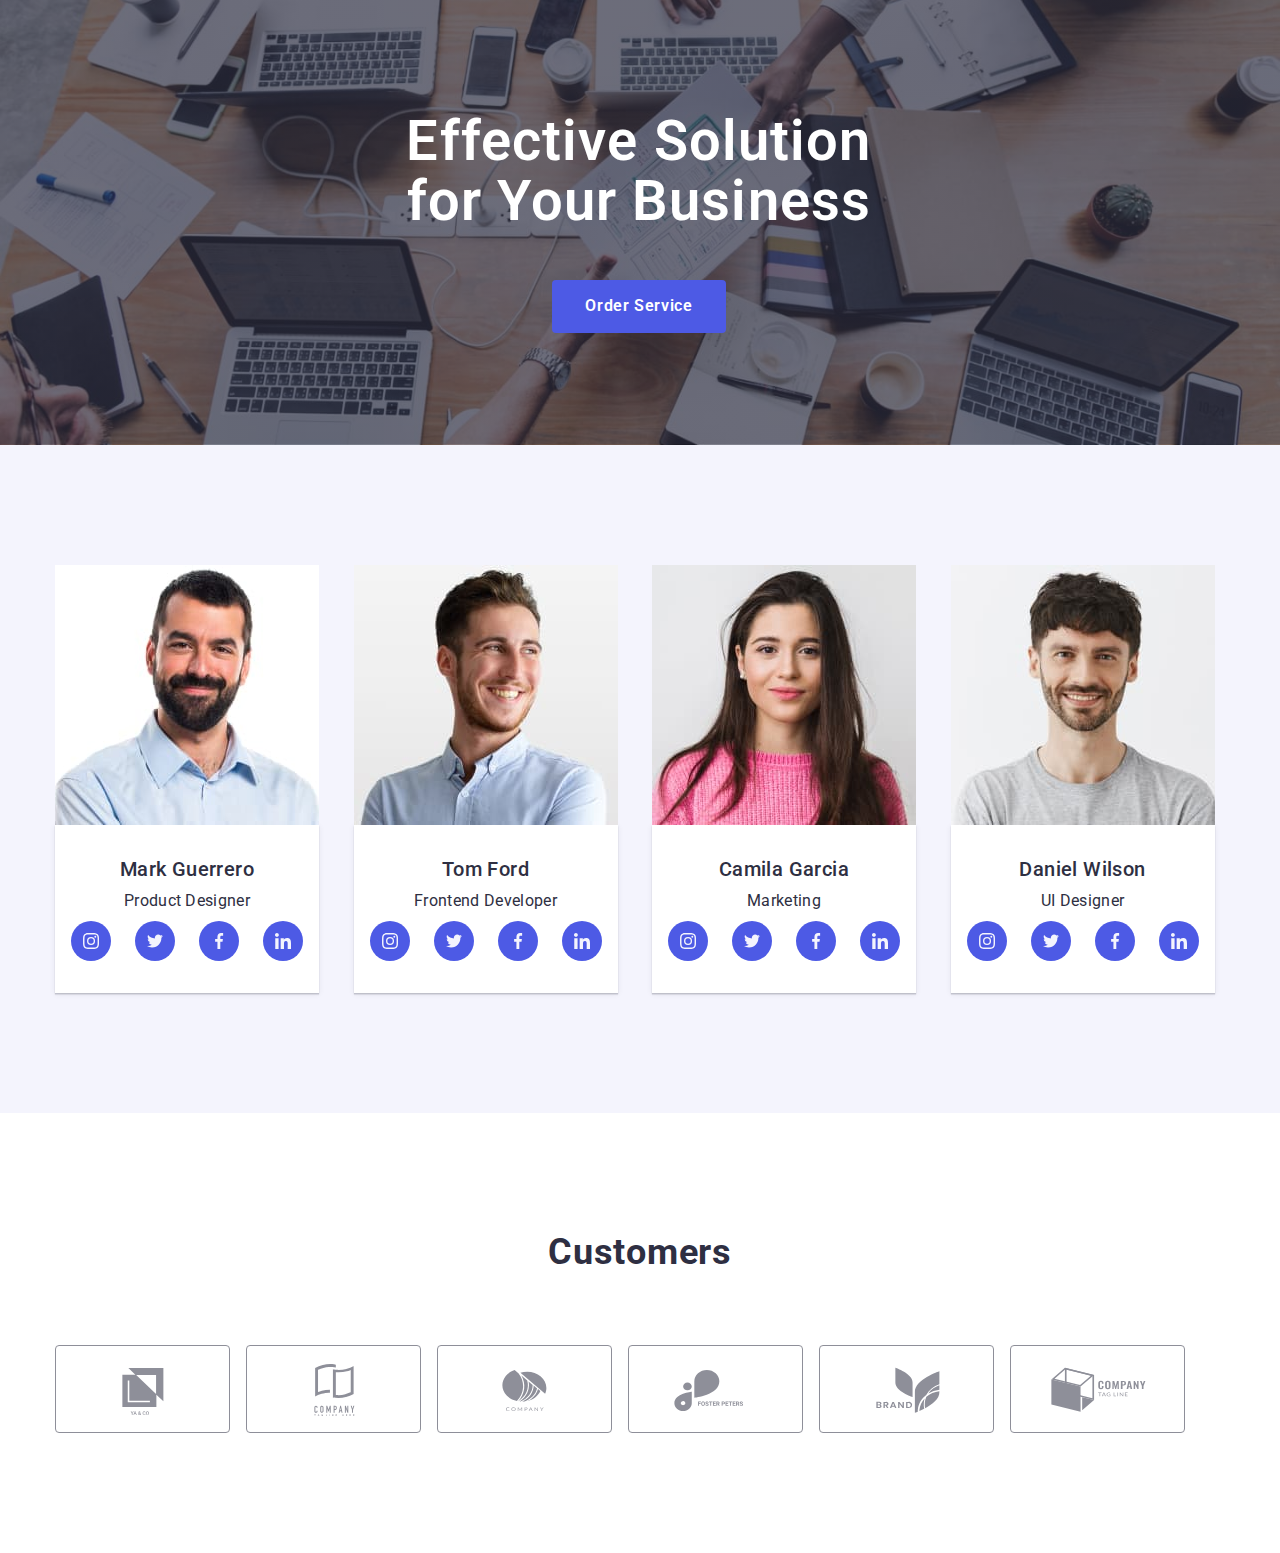
==== commit 8fdd2ea9: "w" ====
--- a/index.html
+++ b/index.html
@@ -57,7 +57,7 @@
     </header> -->
 
     <main>
-      <!-- <section class="headlines-section">
+      <section class="headlines-section">
         <h1 class="first-headlines">Effective Solution for Your Business</h1>
         <button data-modal-open class="btn" type="button">Order Service</button>
         <div data-modal class="backdrop is-hidden">
@@ -155,7 +155,7 @@
             </form>
           </div>
         </div>
-      </section> -->
+      </section>
 
       <!-- <section class="our-team-section">
         <div class="container">
@@ -213,7 +213,7 @@
           </ul>
         </div>
       </section> -->
-      <!-- <section class="our-work">
+        <section class="our-work">
         <div class="container">
           <h2 class="working">What are we doing</h2>
           <ul class="card-list-index list">
@@ -232,7 +232,7 @@
             </li>
           </ul>
         </div>
-      </section> -->
+      </section>
       <section class="our-stuff-section">
         <div class="container">
           <h2 class="our-work work">Our Team</h2>
--- a/css/styles.css
+++ b/css/styles.css
@@ -147,37 +147,27 @@
 .our-stuff-section {
   background-color: var(--back-button-color);
   padding-top: 120px;
-  padding-bottom: 72px;
+  padding-bottom: 128px;
 }
 
 /* ---------OUR-WORK---------- */
 
 .our-work {
-  font-weight: 700;
-  font-size: 36px;
-  line-height: 1.11;
-  /* identical to box height, or 111% */
-
-  text-align: center;
-  letter-spacing: 0.02em;
-  text-transform: capitalize;
-
-  /* NAVY BLUE */
-  padding-bottom: 120px;
-  margin-bottom: 0;
-}
+  display: none;
+}
+
 .work {
   padding-bottom: 0;
   margin-bottom: 72px;
 }
-.working {
+/* .working {
   padding-top: 0;
   margin-bottom: 72px;
-}
-.card-list-index {
+} */
+/* .card-list-index {
   display: flex;
   gap: 24px;
-}
+} */
 .customers-section {
   padding-top: 96px;
   padding-bottom: 96px;
@@ -196,13 +186,12 @@
   display: flex;
   flex-wrap: wrap;
   gap: 16px;
-  /* row-gap: 72px; */
+  row-gap: 72px;
   /* column-gap: 16px; */
 }
 
 .customers-list {
   width: calc((100%-16px) / 2);
-
 
   /* width: calc((100%-120px) / 6); */
   height: 88px;
@@ -229,11 +218,11 @@
   border-color: var(--secondary-button-color);
 }
 
-/* .our-team { */
-  /* display: flex; */
-  /* flex-wrap: wrap; */
-  /* gap: 24px; */
-/* } */
+.our-team {
+  display: flex;
+  flex-wrap: wrap;
+  row-gap: 72px;
+}
 
 .container {
   margin-left: auto;
@@ -297,7 +286,6 @@
   color: var(--white-color);
 }
 img {
-
   display: block;
   max-width: 100%;
   width: auto;
@@ -780,8 +768,10 @@
 
 .headlines-section {
   text-align: center;
-  padding-top: 188px;
-  padding-bottom: 180px;
+  padding-top: 112px;
+  padding-left: 10px;
+  padding-right: 10px;
+  padding-bottom: 112px;
   margin: 0 auto;
 }
 .headlines-section {
@@ -798,12 +788,12 @@
 
 .first-headlines {
   font-weight: 600;
-  font-size: 56px;
-  line-height: 1.07;
+  font-size: 36px;
+  line-height: 1.11;
   letter-spacing: 0.02em;
   margin-bottom: 48px;
   color: var(--white-color);
-  max-width: 494px;
+  max-width: 318px;
   margin-left: auto;
   margin-right: auto;
 }
@@ -979,57 +969,3 @@
 }
 
 /* ------MEDIA--------- */
-
-@media screen and (min-width: 480px) {
-  .container {
-    width: 428px;
-  }
-  .our-stuff-section {
-    padding-top: 96px;
-  }
-  .li-mob {
-    margin-bottom: 72px;
-  }
-}
-@media screen and (min-width: 768px) {
-  .container {
-    width: 768px;
-  }
-  .our-team{
-    display: flex;
-    flex-wrap: wrap;
-  }
-  .li-mob {
-    width: calc((100%-24px) / 2);
-    gap: 24px;
-    grid-row-gap:64px;
-  }
-}
-.customers-list {
-  width: calc((100%-48px) / 3);
-  height: 88px;
-}
-
-
-
-@media screen and (min-width: 1200px) {
-  .container{
-    width: 1200px;
-
-  }
-  .our-stuff-section {
-    padding-top: 120px;
-    padding-bottom: 120px;
-  }
-  .li-mob {
-    width: calc((100%-72px) / 4);
-  }
-  .customers-section {
-    padding-top: 120px;
-    padding-bottom: 120px;
-  }
-  .customers-list {
-    width: calc((100%-120px) / 6);
-    height: 88px;
-  }
-}
--- a/css/mobile.css
+++ b/css/mobile.css
@@ -0,0 +1,27 @@
+@media screen and (min-width: 480px) {
+    .container {
+      width: 428px;
+    }
+    .headlines-section {
+        text-align: center;
+        padding-top: 112px;
+        padding-left: 54px;
+        padding-right: 56px;
+        padding-bottom: 112px;
+        margin: 0 auto;
+      }
+    
+    .our-stuff-section {
+      padding-top: 96px;
+    }
+    .customers-list {
+      width: calc((100% - 16px) / 2);
+    
+    
+      /* width: calc((100%-120px) / 6); */
+      height: 88px;
+    }
+    .li-mob {
+      /* margin-bottom: 72px; */
+    }
+  }--- a/css/tablet.css
+++ b/css/tablet.css
@@ -0,0 +1,36 @@
+@media screen and (min-width: 768px) {
+  .container {
+    width: 768px;
+  }
+  .first-headlines {
+    font-weight: 600;
+    font-size: 56px;
+    line-height: 1.07;
+    letter-spacing: 0.02em;
+    margin-bottom: 48px;
+    color: var(--white-color);
+    max-width: 494px;
+    margin-left: auto;
+    margin-right: auto;
+  }
+  .our-stuff-section {
+    padding-bottom: 104px;
+  }
+  .our-team {
+    display: flex;
+    flex-wrap: wrap;
+    justify-content: center;
+    gap: 24px;
+    row-gap: 64px;
+  }
+  .li-mob {
+    width: calc((100% - 24px) / 2);
+    /* gap: 24px; */
+    /* row-gap: 64px; */
+    margin-bottom: 0;
+  }
+}
+.customers-list {
+  width: calc((100% - 16px) / 2);
+  height: 88px;
+}
--- a/css/desktop.css
+++ b/css/desktop.css
@@ -0,0 +1,46 @@
+@media screen and (min-width: 1200px) {
+  .container {
+    width: 1200px;
+  }
+  .our-work {
+    font-weight: 700;
+    font-size: 36px;
+    line-height: 1.11;
+    /* identical to box height, or 111% */
+
+    text-align: center;
+    letter-spacing: 0.02em;
+    text-transform: capitalize;
+
+    /* NAVY BLUE */
+    padding-bottom: 120px;
+    margin-bottom: 0;
+  }
+  .working {
+    padding-top: 0;
+    margin-bottom: 72px;
+  }
+  .card-list-index {
+    display: flex;
+    gap: 24px;
+  }
+
+  .our-stuff-section {
+    padding-top: 120px;
+    padding-bottom: 120px;
+  }
+  .li-mob {
+    width: calc((100% - 72px) / 4);
+    /* gap:24px; */
+    margin-bottom: 0;
+  }
+  .customers-section {
+    padding-top: 120px;
+    padding-bottom: 120px;
+  }
+
+  .customers-list {
+    width: calc((100% - 120px) / 6);
+    height: 88px;
+  }
+}
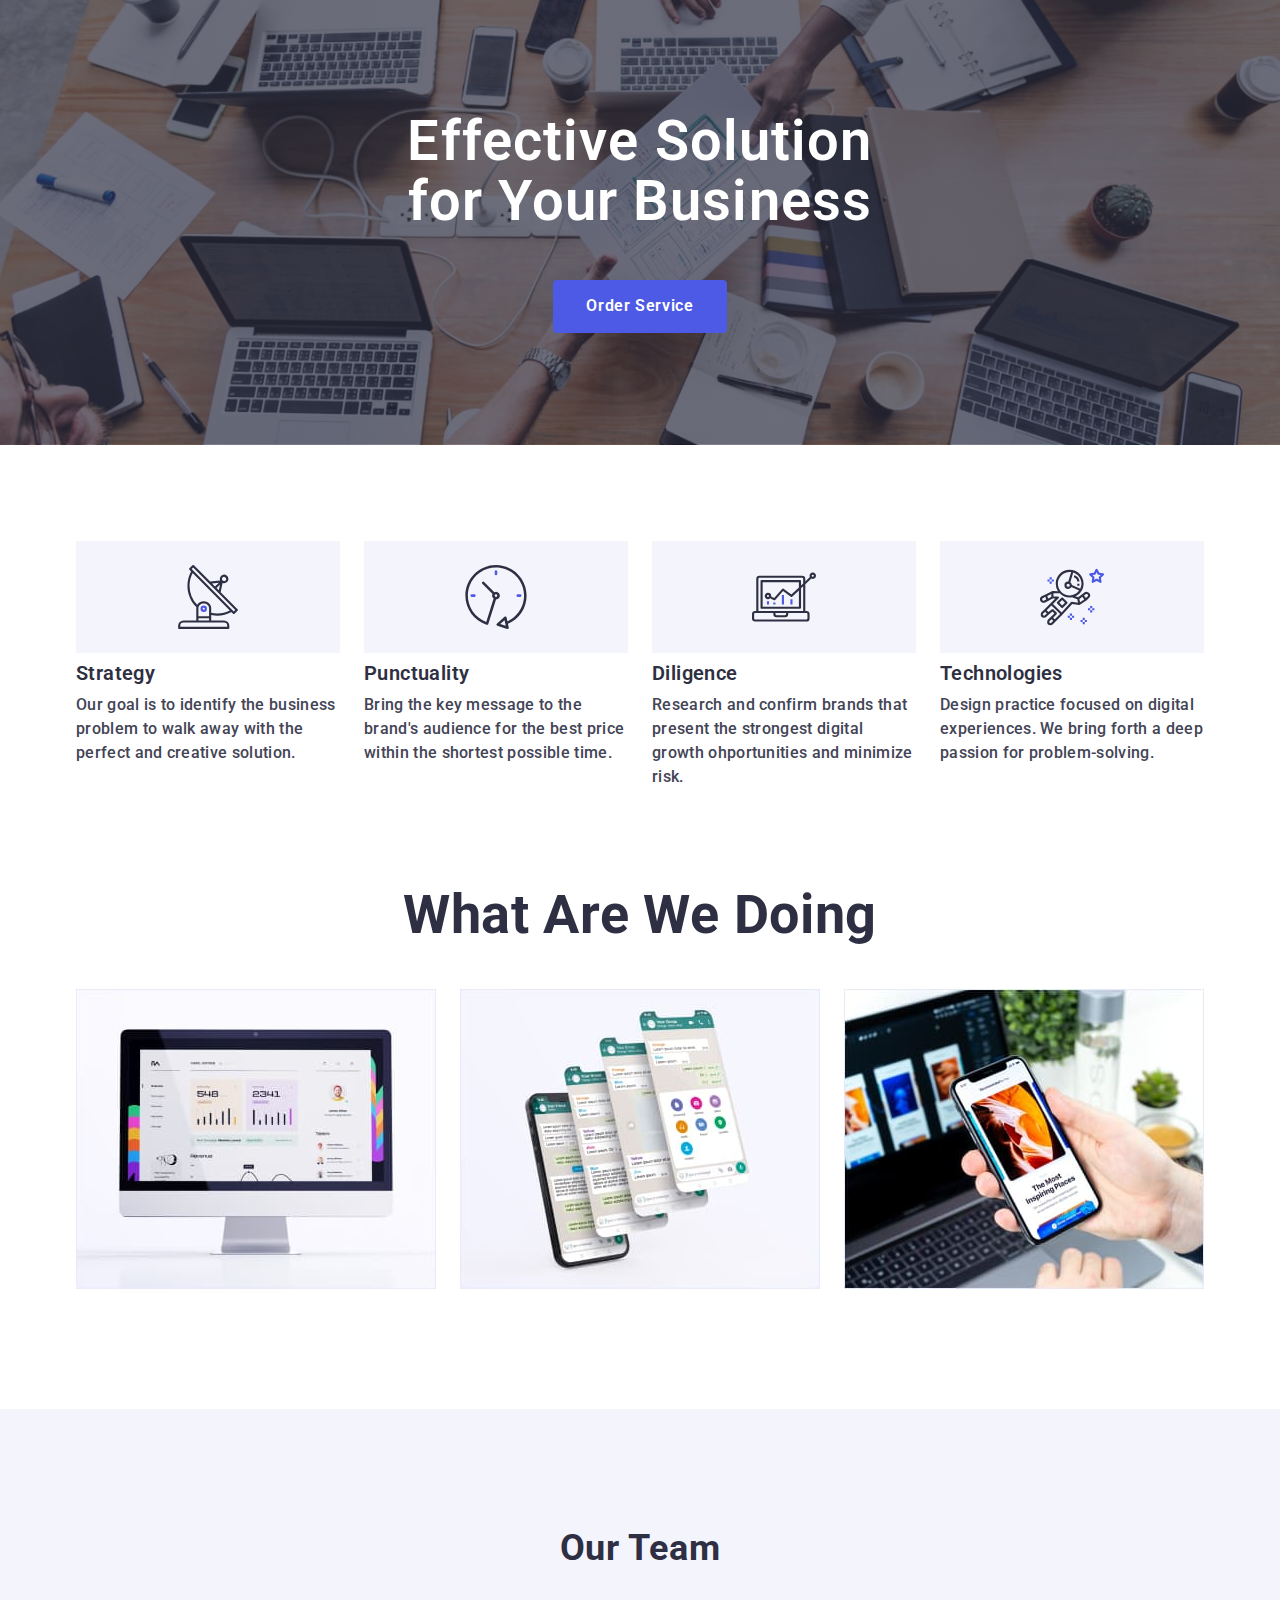
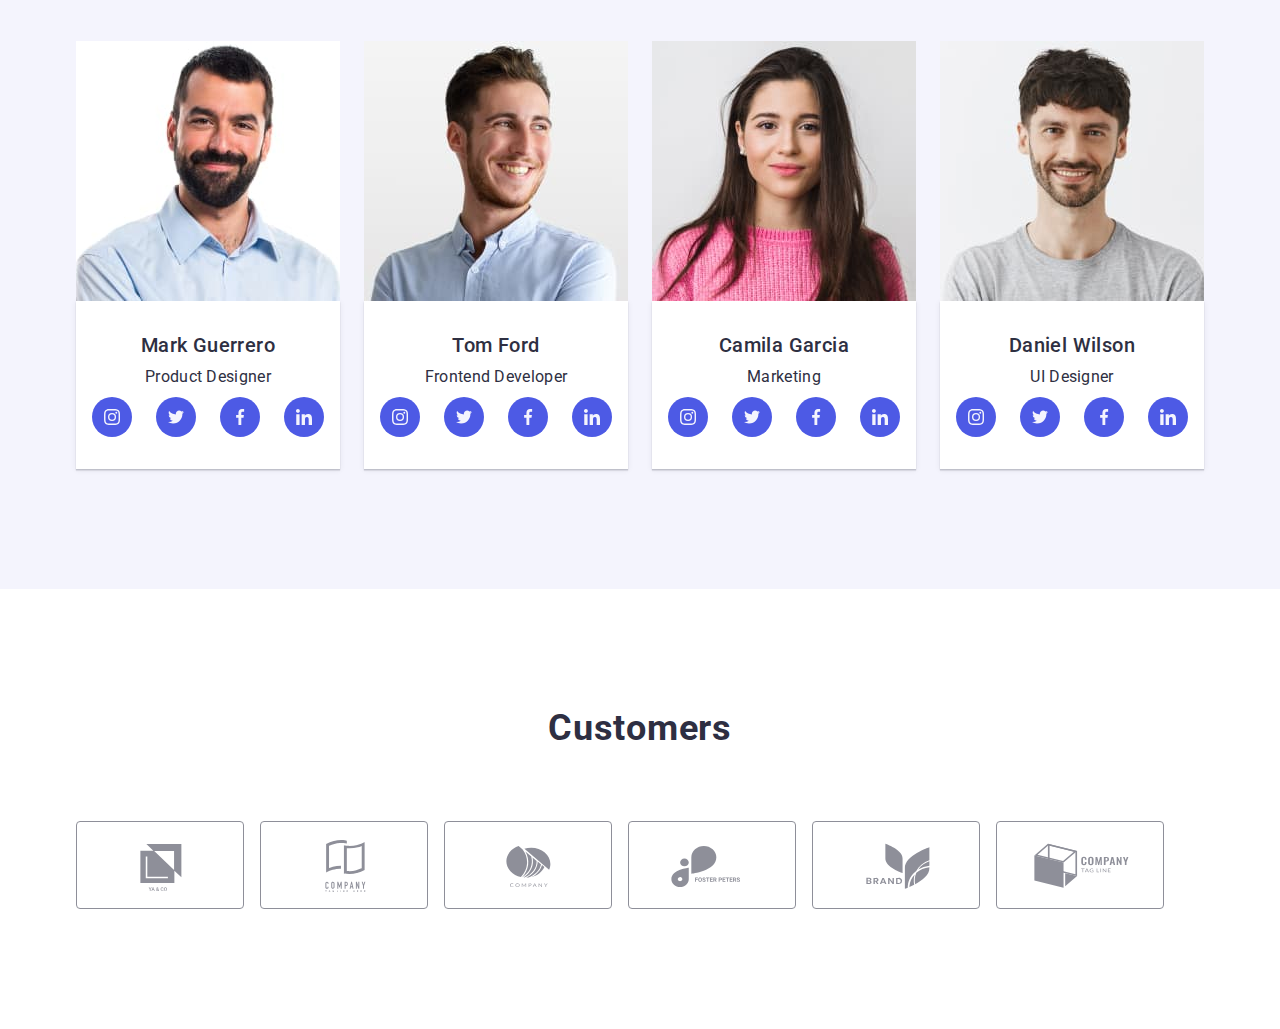
==== commit 3561d674: "s" ====
--- a/index.html
+++ b/index.html
@@ -157,7 +157,7 @@
         </div>
       </section>
 
-      <!-- <section class="our-team-section">
+      <section class="our-team-section">
         <div class="container">
           <h2 class="visually-hidden">Our Skills</h2>
 
@@ -212,7 +212,7 @@
             </li>
           </ul>
         </div>
-      </section> -->
+      </section> 
         <section class="our-work">
         <div class="container">
           <h2 class="working">What are we doing</h2>
@@ -235,7 +235,7 @@
       </section>
       <section class="our-stuff-section">
         <div class="container">
-          <h2 class="our-work work">Our Team</h2>
+          <h2 class="work">Our Team</h2>
           <ul class="our-team list">
             <li class="li-mob">
               <img
--- a/css/styles.css
+++ b/css/styles.css
@@ -157,6 +157,19 @@
 }
 
 .work {
+  font-weight: 700;
+  font-size: 36px;
+  line-height: 1.11;
+  /* identical to box height, or 111% */
+
+  text-align: center;
+  letter-spacing: 0.02em;
+  text-transform: capitalize;
+
+  /* NAVY BLUE */
+
+  color: #2e2f42;
+
   padding-bottom: 0;
   margin-bottom: 72px;
 }
@@ -393,18 +406,16 @@
 }
 .paragraphes {
   margin-bottom: 0;
-  font-weight: 400;
+  font-weight: 500;
   font-size: 16px;
   line-height: 1.5;
   /* or 150% */
 
   letter-spacing: 0.02em;
 
-  max-width: 264px;
-
-  width: 264px;
-
   /* SLATE */
+
+  color: #434455;
 }
 .pr {
   margin-right: auto;
@@ -426,27 +437,35 @@
   margin-bottom: 0;
 }
 .skills {
-  margin-top: 8px;
+  font-weight: 700;
+  font-size: 36px;
+  line-height: 1.11;
+  /* identical to box height, or 111% */
+
+  text-align: center;
+  letter-spacing: 0.02em;
+  text-transform: capitalize;
+
+  /* NAVY BLUE */
+
+  color: #2e2f42;
+  /* margin-top: 8px; */
   margin-bottom: 8px;
 }
 .our-team-section {
-  padding-top: 120px;
-  padding-bottom: 120px;
+  padding-top: 96px;
+  padding-bottom: 96px;
 }
 
 .svg-item {
-  display: flex;
-  align-items: center;
-  justify-content: center;
-  height: 112px;
-  background-color: #f4f4fd;
-}
-
-.list-skills {
-  display: flex;
-  gap: 24px;
-  /* margin-top: 120px; */
-}
+  display: none;
+}
+
+
+/* display: flex; */
+/* gap: 24px; */
+/* margin-top: 120px; */
+
 /* .list-skills-item:nth-child(1)::before {
   content: "";
   display: inline-block;
--- a/css/mobile.css
+++ b/css/mobile.css
@@ -1,27 +1,27 @@
-@media screen and (min-width: 480px) {
-    .container {
-      width: 428px;
-    }
-    .headlines-section {
-        text-align: center;
-        padding-top: 112px;
-        padding-left: 54px;
-        padding-right: 56px;
-        padding-bottom: 112px;
-        margin: 0 auto;
-      }
-    
-    .our-stuff-section {
-      padding-top: 96px;
-    }
-    .customers-list {
-      width: calc((100% - 16px) / 2);
-    
-    
-      /* width: calc((100%-120px) / 6); */
-      height: 88px;
-    }
-    .li-mob {
-      /* margin-bottom: 72px; */
-    }
-  }+@media screen and (min-width: 428px) and (max-width: 767px) {
+  .container {
+    width: 428px;
+  }
+  .headlines-section {
+    text-align: center;
+    padding-top: 112px;
+    padding-left: 54px;
+    padding-right: 56px;
+    padding-bottom: 112px;
+    margin: 0 auto;
+  }
+
+  .our-stuff-section {
+    padding-top: 96px;
+  }
+  .customers-list {
+    width: calc((100% - 16px) / 2);
+
+    /* width: calc((100%-120px) / 6); */
+    height: 88px;
+  }
+  .list-skills-item:not(:last-child) {
+    margin-bottom: 72px;
+  }
+}
+
--- a/css/tablet.css
+++ b/css/tablet.css
@@ -13,9 +13,6 @@
     margin-left: auto;
     margin-right: auto;
   }
-  .our-stuff-section {
-    padding-bottom: 104px;
-  }
   .our-team {
     display: flex;
     flex-wrap: wrap;
@@ -23,6 +20,42 @@
     gap: 24px;
     row-gap: 64px;
   }
+  .skills {
+    font-weight: 700;
+    font-size: 36px;
+    line-height: 1.11;
+    /* identical to box height, or 111% */
+    text-align: left;
+    letter-spacing: 0.02em;
+    text-transform: capitalize;
+    
+    /* NAVY BLUE */
+    
+    color: #2E2F42;
+    /* margin-top: 8px; */
+    margin-bottom: 8px;
+  }
+  .paragraphes{
+    max-width:357px;
+  }
+
+  .list-skills{
+    display: flex;
+    flex-wrap: wrap;
+    justify-content: space-between;
+    gap: 24px;
+    row-gap: 72px;
+    /* row-gap: 0; */
+  }
+  .list-skills-item{
+    width: calc((100% - 24px) / 2);
+
+  }
+
+  .our-stuff-section {
+    padding-bottom: 104px;
+  }
+
   .li-mob {
     width: calc((100% - 24px) / 2);
     /* gap: 24px; */
--- a/css/desktop.css
+++ b/css/desktop.css
@@ -1,6 +1,43 @@
-@media screen and (min-width: 1200px) {
+@media screen and (min-width: 1158px) {
   .container {
-    width: 1200px;
+    width: 1158px;
+  }
+  .skills {
+    font-weight: 600;
+    font-size: 20px;
+    line-height: 1.2;
+    /* identical to box height, or 120% */
+
+    letter-spacing: 0.02em;
+
+    /* NAVY BLUE */
+
+    color: #2e2f42;
+    margin-top: 8px;
+  }
+  .paragraphes{
+    margin: 0;
+    width:264px;
+  }
+  .list-skills {
+    display: flex;
+    flex-wrap: wrap;
+    gap: 24px;
+    /* row-gap: 0; */
+  }
+  .list-skills-item {
+    width: calc((100% - 72px) / 4);
+    /* margin-bottom: 0; */
+  }
+  .svg-item {
+    display: flex;
+    align-items: center;
+    justify-content: center;
+    height: 112px;
+    background-color: #f4f4fd;
+  }
+  .our-work {
+    display: block;
   }
   .our-work {
     font-weight: 700;
@@ -13,13 +50,12 @@
     text-transform: capitalize;
 
     /* NAVY BLUE */
+    /* padding-top: 120px; */
+
     padding-bottom: 120px;
     margin-bottom: 0;
   }
-  .working {
-    padding-top: 0;
-    margin-bottom: 72px;
-  }
+
   .card-list-index {
     display: flex;
     gap: 24px;
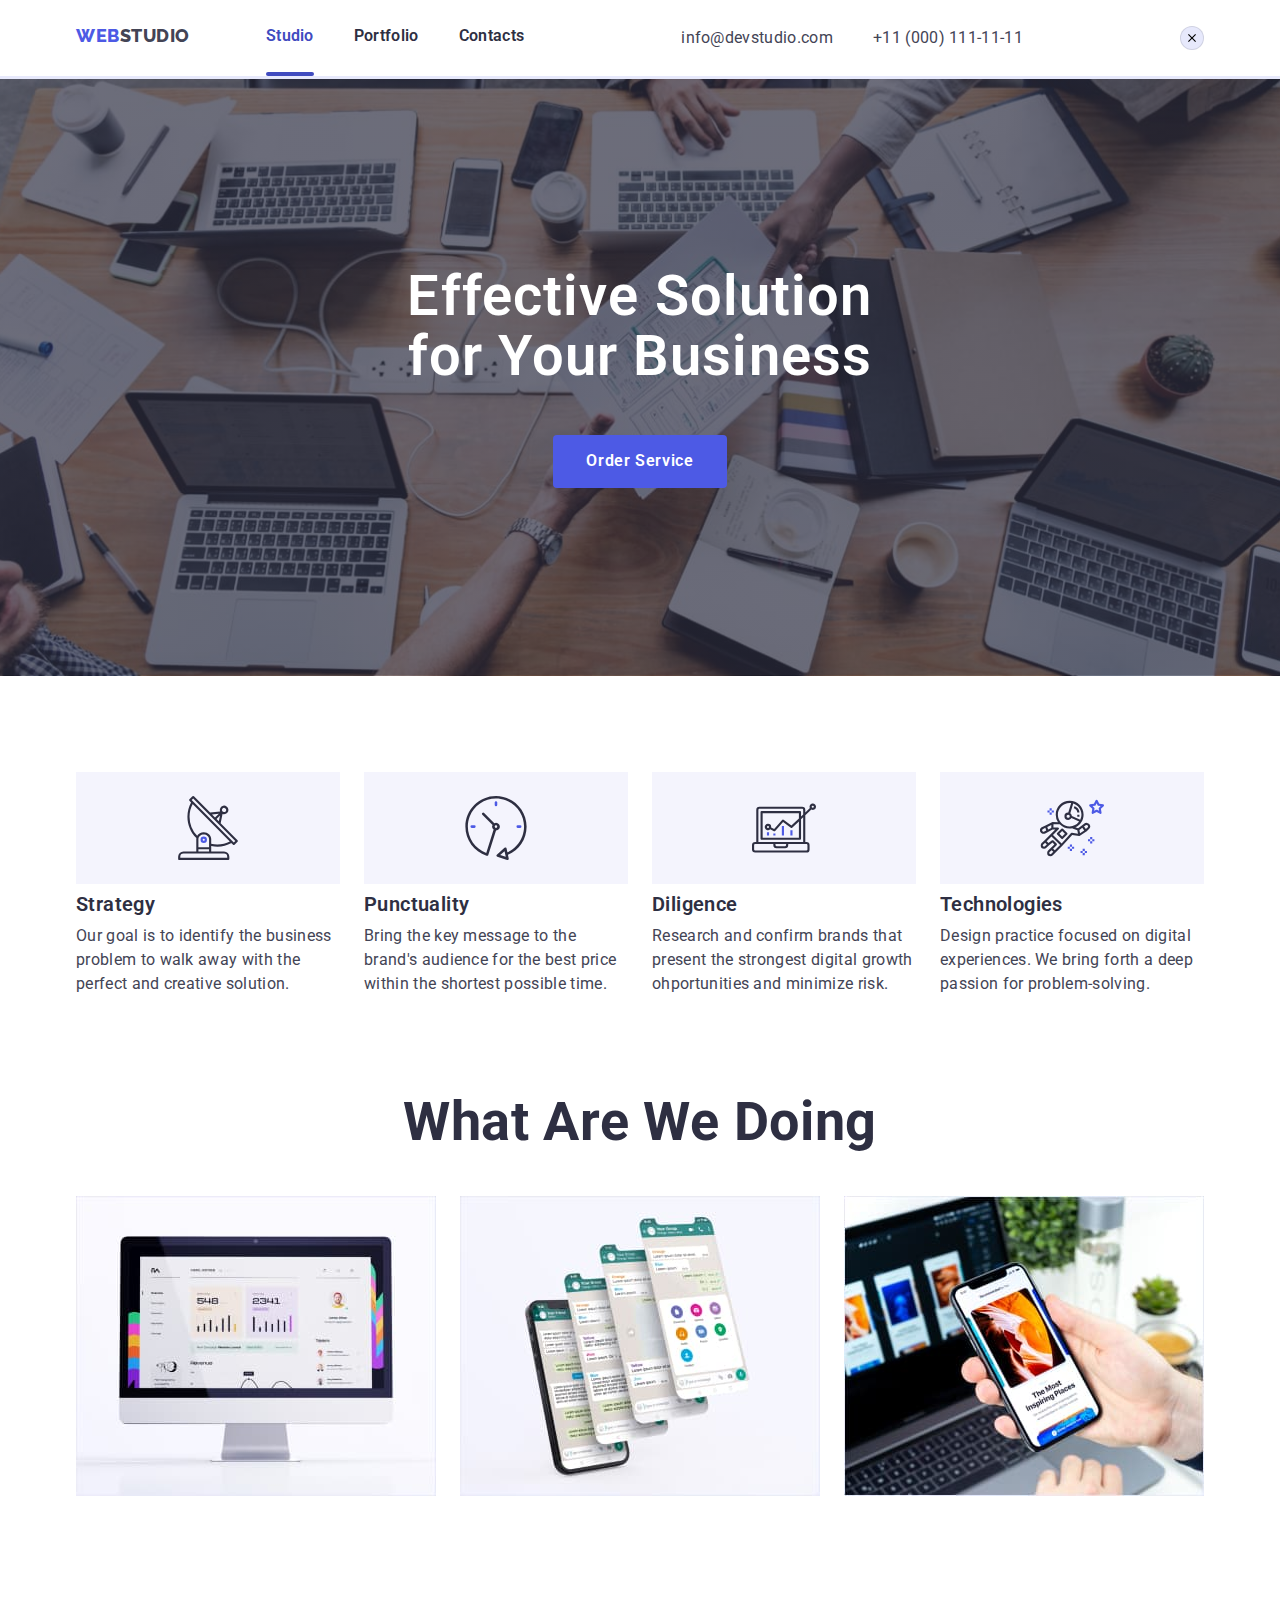
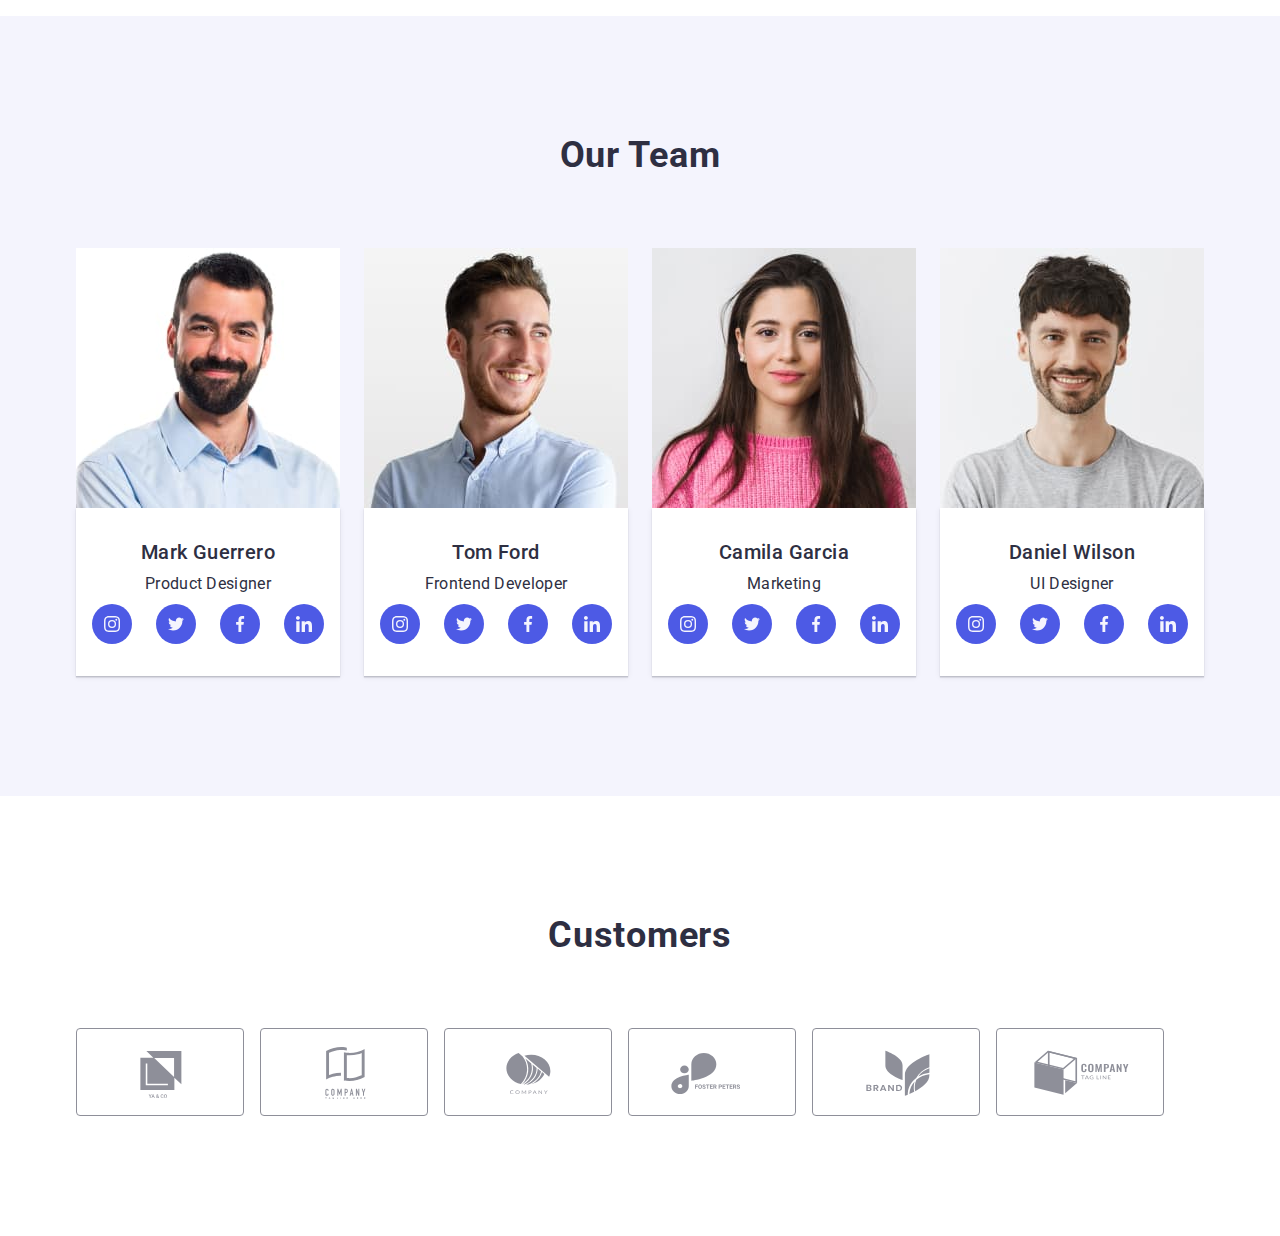
==== commit a37d7ca4: "у" ====
--- a/index.html
+++ b/index.html
@@ -21,7 +21,7 @@
     <link rel="stylesheet" href="./css/desktop.css" />
   </head>
   <body>
-    <!-- <header class="header">
+    <header class="header">
       <div class="container container-flex">
         <nav class="header-navigation">
           <a class="header-logo link" href="./index.html">
@@ -42,19 +42,31 @@
           </ul>
         </nav>
         <ul class="contacts-list list">
-          <li>
+          <li class="item-cont">
             <a class="header-mail link" href="mailto:info@devstudio.com"
               >info@devstudio.com</a
             >
           </li>
-          <li>
+          <li class="item-cont">
             <a class="header-tel link" href="tel:+110001111111"
               >+11 (000) 111-11-11</a
             >
           </li>
         </ul>
+        <button type="button" class="menu-open">
+        <svg class="menu-open-icon" width="32" height="22">
+          <use href="./images/symbol-defs.svg#menu-btn"></use>
+        </svg>
+        </button>
+        <div class="mob-menu">
+          <button type="button" class="menu-close">
+            <svg class="menu-close-icon" width="8" height="8">
+              <use href="./images/symbol-defs.svg#icon-close-black"></use>
+            </svg>
+            </button>
+        </div>
       </div>
-    </header> -->
+    </header>
 
     <main>
       <section class="headlines-section">
@@ -212,8 +224,8 @@
             </li>
           </ul>
         </div>
-      </section> 
-        <section class="our-work">
+      </section>
+      <section class="our-work">
         <div class="container">
           <h2 class="working">What are we doing</h2>
           <ul class="card-list-index list">
@@ -239,6 +251,10 @@
           <ul class="our-team list">
             <li class="li-mob">
               <img
+                srcset="
+                  ./images/marguerrero.jpg    1x,
+                  ./images/marguerrero-2x.jpg 2x
+                "
                 src="./images/marguerrero.jpg"
                 alt="Mark Guerrero"
                 width="264"
@@ -286,7 +302,12 @@
             </li>
 
             <li class="li-mob">
-              <img src="./images/tomford.jpg" alt="Tom Ford" width="264" />
+              <img
+                srcset="./images/tomford.jpg 1x, ./images/tomford-2x.jpg 2x"
+                src="./images/tomford.jpg"
+                alt="Tom Ford"
+                width="264"
+              />
               <div class="name-stuff">
                 <h3 class="our-stuff">Tom Ford</h3>
                 <p class="pr">Frontend Developer</p>
@@ -330,6 +351,10 @@
             </li>
             <li class="li-mob">
               <img
+                srcset="
+                  ./images/camilagarcia.jpg    1x,
+                  ./images/camilagarcia-2x.jpg 2x
+                "
                 src="./images/camilagarcia.jpg"
                 alt="Camila Garcia"
                 width="264"
@@ -377,6 +402,10 @@
             </li>
             <li class="li-mob">
               <img
+                srcset="
+                  ./images/danielwilson.jpg    1x,
+                  ./images/danielwilson-2x.jpg 2x
+                "
                 src="./images/danielwilson.jpg"
                 alt="Daniel Wilson"
                 width="264"
@@ -425,7 +454,7 @@
           </ul>
         </div>
       </section>
-      <section class="customers-section"> 
+      <section class="customers-section">
         <div class="container">
           <h2 class="customers-headline">Customers</h2>
           <ul class="customers list">
--- a/css/styles.css
+++ b/css/styles.css
@@ -105,6 +105,32 @@
 .header {
   border-bottom: solid var(--footer-text-color);
 }
+.menu-open{
+  width: 32px;
+  height: 22px;
+  background-color:transparent;
+  border: transparent;
+  padding: 0;
+}
+.menu-open-icon{
+stroke: #2E2F42;
+}
+.menu-close{
+
+  display: flex;
+  align-items: center;
+  justify-content: center;
+
+  
+  width: 24px;
+  height: 24px;
+  background: #E7E9FC;
+border: 1px solid rgba(0, 0, 0, 0.1);
+border-radius: 50%;
+
+}
+
+
 .name-stuff {
   width: 264px;
   text-align: center;
@@ -115,10 +141,10 @@
   box-shadow: 0px 1px 6px rgba(46, 47, 66, 0.08),
     0px 1px 1px rgba(46, 47, 66, 0.16), 0px 2px 1px rgba(46, 47, 66, 0.08);
 }
-.li-mob {
+/* .li-mob {
   display: block;
   width: 100%;
-}
+} */
 .stuff-soc-list {
   display: flex;
   justify-content: center;
@@ -234,6 +260,7 @@
 .our-team {
   display: flex;
   flex-wrap: wrap;
+  justify-content: center;
   row-gap: 72px;
 }
 
@@ -247,53 +274,29 @@
 .container-flex {
   display: flex;
   align-items: center;
+  justify-content: space-between;
 }
 
 .header-logo,
-.header-link,
-.header-tel,
-.header-tel {
+.header-link {
   padding-top: 24px;
-  padding-bottom: 24px;
+  padding-bottom: 22px;
   display: inline-block;
 }
-.header-link {
-  font-weight: 600;
-  font-size: 16px;
-  line-height: 1.5;
-  letter-spacing: 0.02em;
-  color: var(--primary-text-color);
-  position: relative;
-  transition: color 250ms cubic-bezier(0.4, 0, 0.2, 1);
-}
-.current {
-  color: #404bbf;
-}
-.header-link.current::after {
-  content: "";
-  position: absolute;
-  width: 100%;
-  background-color: #404bbf;
-  height: 4px;
-  left: 0;
-  bottom: 0;
-  border-radius: 2px;
-}
-.header-link:hover,
-.header-link:focus {
-  color: var(--secondary-button-color);
-}
-
 .header-list {
-  display: flex;
-  gap: 40px;
-}
-
-.contacts-list {
-  display: flex;
-  margin-left: auto;
-  align-items: center;
-}
+  display: none;
+}
+
+
+.header-navigation {
+  display: flex;
+  align-items: center;
+}
+.contacts-list{
+  display: none;
+}
+
+
 
 .logo-studio.logo-studio-footer {
   color: var(--white-color);
@@ -358,35 +361,9 @@
   color: var(--secondary-text-color);
 }
 
-.header-navigation {
-  display: flex;
-  align-items: center;
-}
-
-.header-mail {
-  margin-right: 40px;
-  transition: color 250ms cubic-bezier(0.4, 0, 0.2, 1);
-
-  font-weight: 400;
-  font-size: 16px;
-  line-height: 1.5;
-  letter-spacing: 0.02em;
-  color: var(--secondary-text-color);
-}
-.header-mail:hover {
-  color: var(--secondary-button-color);
-}
-.header-tel {
-  font-weight: 400;
-  font-size: 16px;
-  line-height: 1.5;
-  letter-spacing: 0.02em;
-
-  color: var(--secondary-text-color);
-}
-.header-tel:hover {
-  color: var(--secondary-button-color);
-}
+
+
+
 .our-skills {
   font-weight: 500;
   font-size: 20px;
@@ -460,7 +437,6 @@
 .svg-item {
   display: none;
 }
-
 
 /* display: flex; */
 /* gap: 24px; */
@@ -786,31 +762,43 @@
 }
 
 .headlines-section {
-  text-align: center;
   padding-top: 112px;
-  padding-left: 10px;
-  padding-right: 10px;
+  padding-left: 54px;
+  padding-right: 56px;
   padding-bottom: 112px;
   margin: 0 auto;
+  text-align: center;
 }
 .headlines-section {
   background-image: linear-gradient(
       rgba(46, 47, 66, 0.7),
       rgba(46, 47, 66, 0.7)
     ),
-    url(../images/hero-bg.jpg);
+    url(../images/mobile-back.jpg);
   max-width: 1440px;
   background-repeat: no-repeat;
   background-position: center;
   background-size: cover;
 }
 
+@media (min-device-pixel-ratio: 2),
+  (min-resolution: 192dpi),
+  (min-resolution: 2dppx) {
+  .headlines-section {
+    background-image: linear-gradient(
+      rgba(46, 47, 66, 0.7),
+      rgba(46, 47, 66, 0.7)
+    ),
+    url(../images/mobile-back-2x.jpg);
+  }
+}
+
 .first-headlines {
   font-weight: 600;
   font-size: 36px;
   line-height: 1.11;
   letter-spacing: 0.02em;
-  margin-bottom: 48px;
+  margin-bottom: 72px;
   color: var(--white-color);
   max-width: 318px;
   margin-left: auto;
--- a/css/mobile.css
+++ b/css/mobile.css
@@ -2,13 +2,8 @@
   .container {
     width: 428px;
   }
-  .headlines-section {
-    text-align: center;
-    padding-top: 112px;
-    padding-left: 54px;
-    padding-right: 56px;
-    padding-bottom: 112px;
-    margin: 0 auto;
+  .list-skills-item:not(:last-child) {
+    margin-bottom: 72px;
   }
 
   .our-stuff-section {
@@ -20,8 +15,4 @@
     /* width: calc((100%-120px) / 6); */
     height: 88px;
   }
-  .list-skills-item:not(:last-child) {
-    margin-bottom: 72px;
-  }
 }
-
--- a/css/tablet.css
+++ b/css/tablet.css
@@ -2,17 +2,119 @@
   .container {
     width: 768px;
   }
+  .menu-open{
+    display: none;
+  }
+   /* ------header------- */
+   .header-list {
+    display: flex;
+    gap: 40px;
+  }
+  .header-link {
+    font-weight: 600;
+    font-size: 16px;
+    line-height: 1.5;
+    letter-spacing: 0.02em;
+    color: var(--primary-text-color);
+    position: relative;
+    transition: color 250ms cubic-bezier(0.4, 0, 0.2, 1);
+  }
+  .current {
+    color: #404bbf;
+  }
+  .header-link.current::after {
+    content: "";
+    position: absolute;
+    width: 100%;
+    background-color: #404bbf;
+    height: 4px;
+    left: 0;
+    bottom: 0;
+    border-radius: 2px;
+  }
+  .header-link:hover,
+  .header-link:focus {
+    color: var(--secondary-button-color);
+  }
+  .contacts-list {
+    display: flex;
+    flex-wrap: wrap;
+    justify-content: flex-end;
+    /* margin-left: auto; */
+    align-items: center;
+  }
+  .header-mail {
+    transition: color 250ms cubic-bezier(0.4, 0, 0.2, 1);
+    font-weight: 400;
+    font-size: 14px;
+    line-height: 1.5;
+    letter-spacing: 0.02em;
+    color: var(--secondary-text-color);
+  }
+  .header-mail:hover {
+    color: var(--secondary-button-color);
+  }
+  .header-tel {
+    font-weight: 400;
+    font-size: 14px;
+    line-height: 1.5;
+    letter-spacing: 0.02em;
+  
+    color: var(--secondary-text-color);
+  }
+  .header-tel:hover {
+    color: var(--secondary-button-color);
+  }
+  /* ______HEADLINE________ */
+  .headlines-section {
+    padding-top: 112px;
+    padding-left: 137px;
+    padding-right: 137px;
+    padding-bottom: 112px;
+    margin: 0 auto;
+    text-align: center;
+
+    background-image: linear-gradient(
+        rgba(46, 47, 66, 0.7),
+        rgba(46, 47, 66, 0.7)
+      ),
+      url(../images/tablet-back.jpg);
+    background-repeat: no-repeat;
+    background-position: center;
+    background-size: cover;
+  }
+
+  @media (min-device-pixel-ratio: 2),
+    (min-resolution: 192dpi),
+    (min-resolution: 2dppx) {
+    .headlines-section {
+      background-image: linear-gradient(
+          rgba(46, 47, 66, 0.7),
+          rgba(46, 47, 66, 0.7)
+        ),
+        url(../images/tablet-back-2x.jpg);
+    }
+    }
+
+   
+  
   .first-headlines {
     font-weight: 600;
     font-size: 56px;
     line-height: 1.07;
     letter-spacing: 0.02em;
-    margin-bottom: 48px;
+    margin-bottom: 40px;
     color: var(--white-color);
     max-width: 494px;
     margin-left: auto;
     margin-right: auto;
   }
+  /* -------list-skills-------- */
+  .list-skills-item{
+    margin-bottom: 0;
+  }
+  /* ______OURTEAM________ */
+
   .our-team {
     display: flex;
     flex-wrap: wrap;
@@ -28,18 +130,18 @@
     text-align: left;
     letter-spacing: 0.02em;
     text-transform: capitalize;
-    
+
     /* NAVY BLUE */
-    
-    color: #2E2F42;
+
+    color: #2e2f42;
     /* margin-top: 8px; */
     margin-bottom: 8px;
   }
-  .paragraphes{
-    max-width:357px;
+  .paragraphes {
+    max-width: 357px;
   }
 
-  .list-skills{
+  .list-skills {
     display: flex;
     flex-wrap: wrap;
     justify-content: space-between;
@@ -47,9 +149,8 @@
     row-gap: 72px;
     /* row-gap: 0; */
   }
-  .list-skills-item{
+  .list-skills-item {
     width: calc((100% - 24px) / 2);
-
   }
 
   .our-stuff-section {
@@ -62,8 +163,9 @@
     /* row-gap: 64px; */
     margin-bottom: 0;
   }
+  .customers-list {
+    width: calc((100% - 16px) / 2);
+    height: 88px;
+  }
 }
-.customers-list {
-  width: calc((100% - 16px) / 2);
-  height: 88px;
-}
+
--- a/css/desktop.css
+++ b/css/desktop.css
@@ -1,6 +1,56 @@
-@media screen and (min-width: 1158px) {
+@media screen and (min-width: 1200px) {
   .container {
     width: 1158px;
+  }
+  .header-tel,.header-mail{
+    font-size: 16px;
+  }
+  
+
+  /* -------HEADLINE------- */
+  .headlines-section {
+    padding-top: 188px;
+    padding-bottom: 188px;
+    margin: 0 auto;
+    text-align: center;
+
+    background-image: linear-gradient(
+        rgba(46, 47, 66, 0.7),
+        rgba(46, 47, 66, 0.7)
+      ),
+      url(../images/hero-bg.jpg);
+    max-width: 1440px;
+    background-repeat: no-repeat;
+    background-position: center;
+    background-size: cover;
+  }
+  .header-logo,
+.header-link {
+  padding-top: 24px;
+  padding-bottom: 28px;
+}
+.container-flex{
+justify-content: space-between
+}
+.item-cont:not(:last-child){
+  margin-right: 40px;
+}
+
+
+  @media (min-device-pixel-ratio: 2),
+    (min-resolution: 192dpi),
+    (min-resolution: 2dppx) {
+    .headlines-section {
+      background-image: linear-gradient(
+          rgba(46, 47, 66, 0.7),
+          rgba(46, 47, 66, 0.7)
+        ),
+        url(../images/hero-bg-2x.jpg);
+    }
+  }
+  .first-headlines {
+    margin-bottom: 48px;
+    
   }
   .skills {
     font-weight: 600;
@@ -15,9 +65,19 @@
     color: #2e2f42;
     margin-top: 8px;
   }
-  .paragraphes{
+  .paragraphes {
     margin: 0;
-    width:264px;
+    width: 264px;
+    font-weight: 400;
+    font-size: 16px;
+    line-height: 1.5;
+    /* or 150% */
+
+    letter-spacing: 0.02em;
+
+    /* SLATE */
+
+    color: #434455;
   }
   .list-skills {
     display: flex;
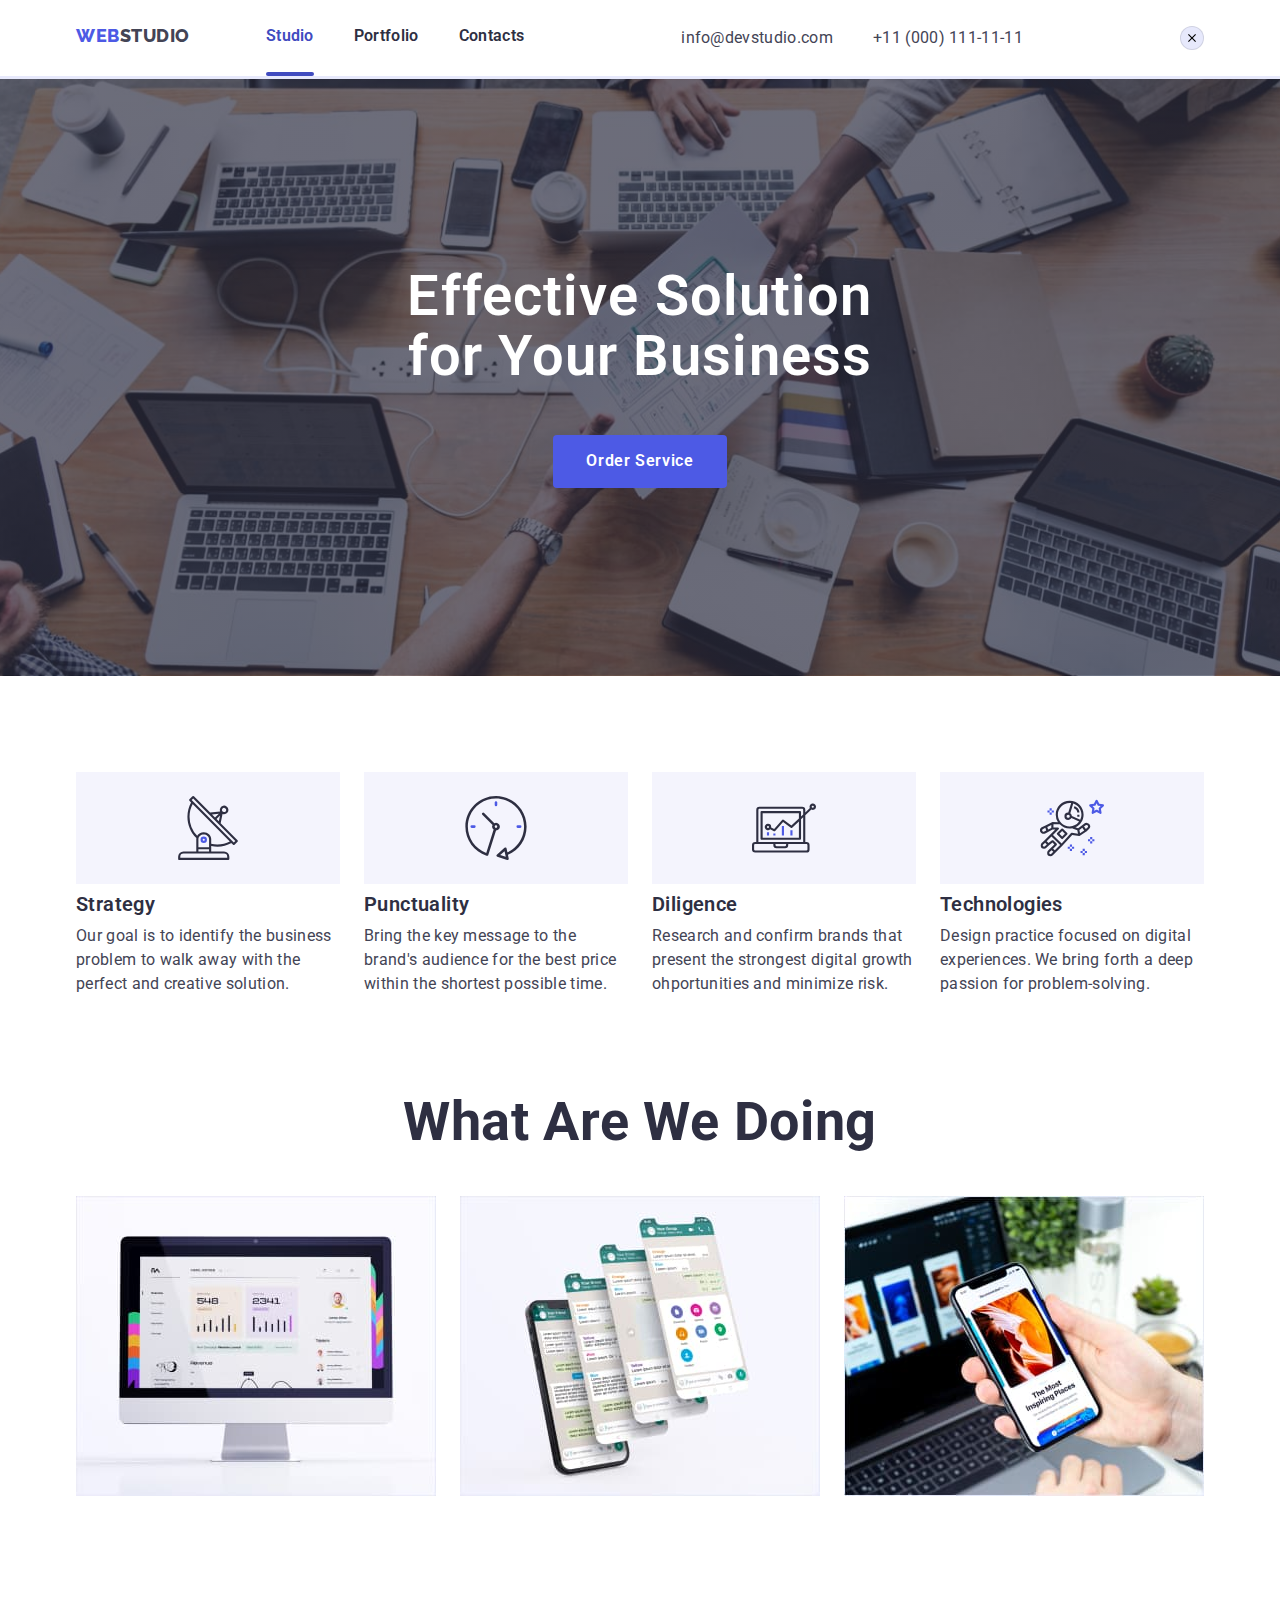
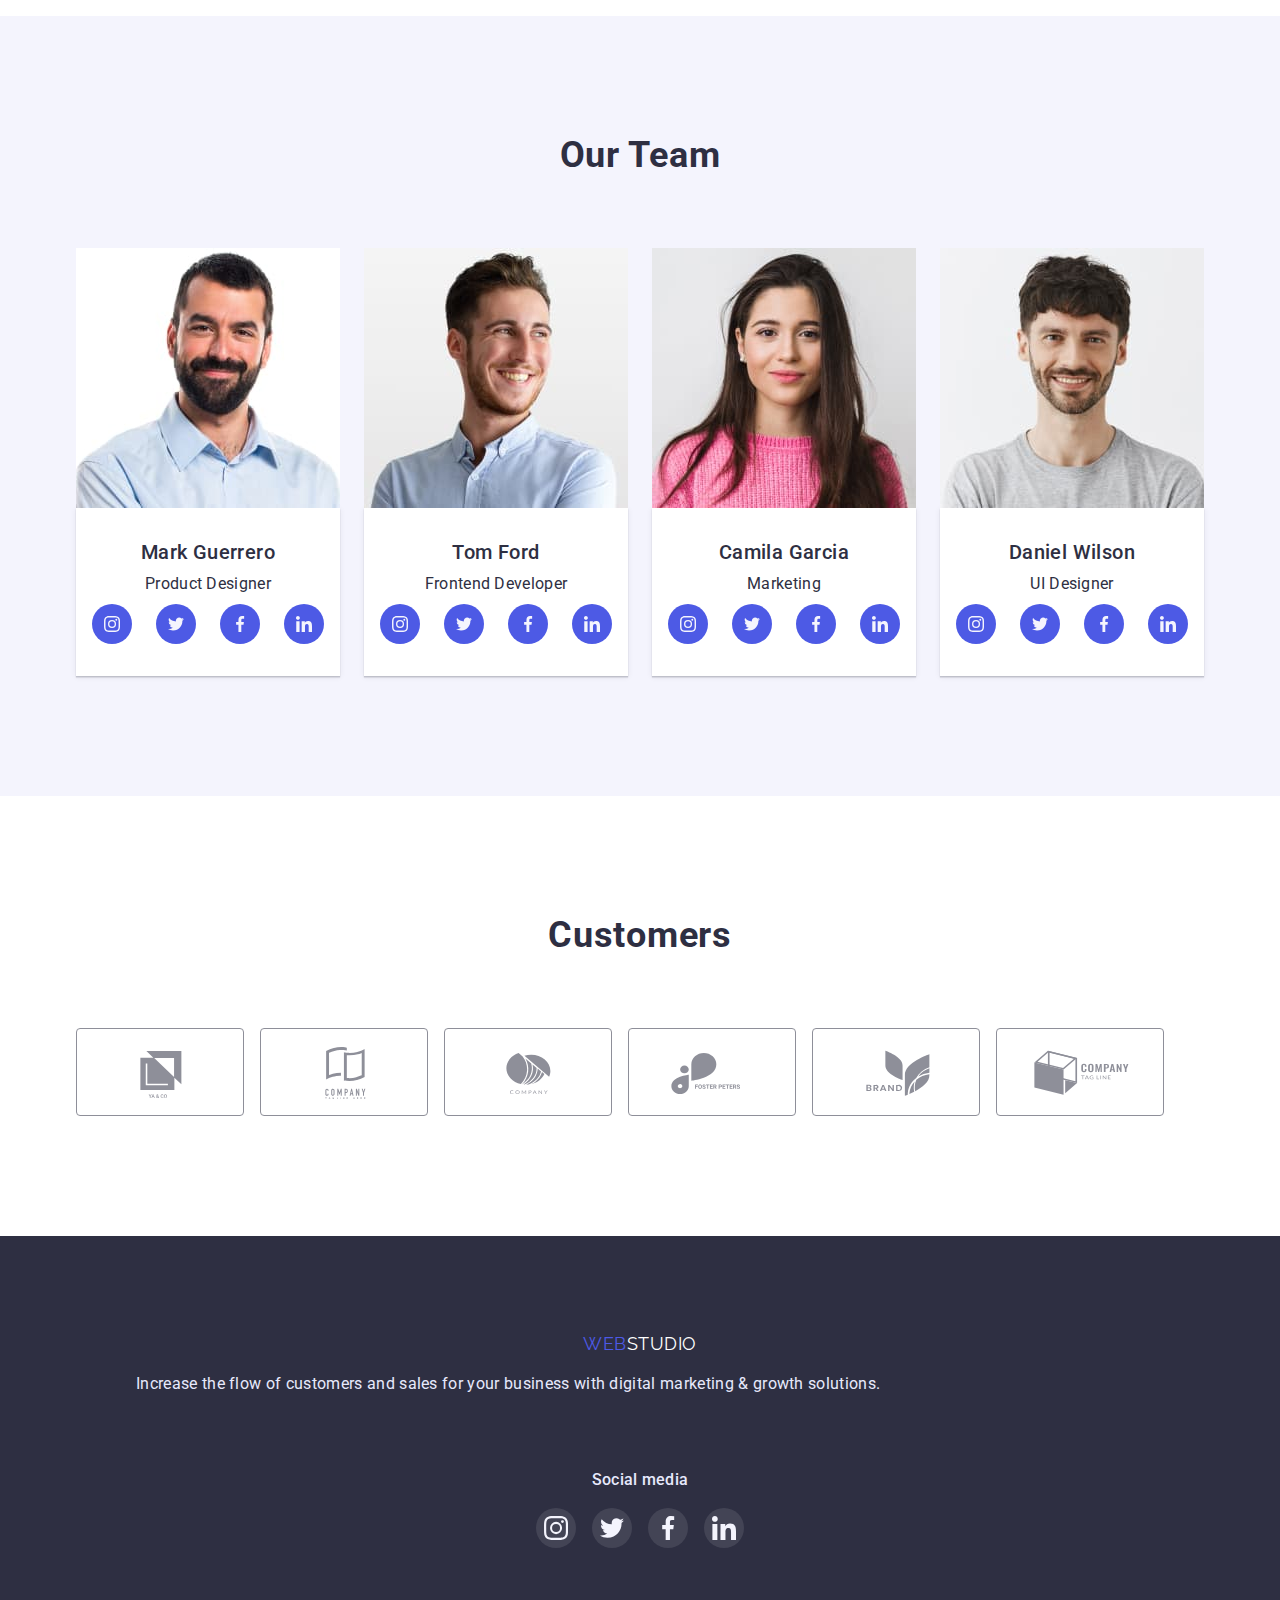
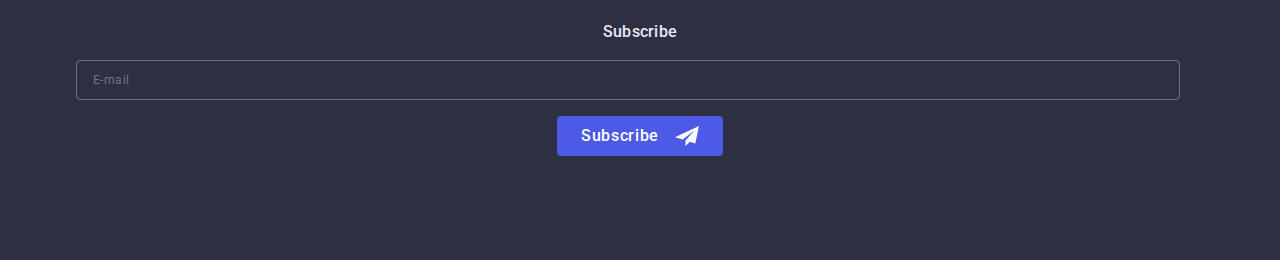
==== commit f7cd409a: "s\" ====
--- a/index.html
+++ b/index.html
@@ -504,7 +504,7 @@
         </div>
       </section>
     </main>
-    <!-- <footer class="footer">
+     <footer class="footer">
       <div class="container ftr">
         <div class="socaial-one">
           <a class="ftr-logo link" href="./index.html">
@@ -568,7 +568,7 @@
           </form>
         </div>
       </div>
-    </footer> -->
+    </footer>
     <script src="./modal.js"></script>
   </body>
 </html>
--- a/css/styles.css
+++ b/css/styles.css
@@ -121,7 +121,7 @@
   align-items: center;
   justify-content: center;
 
-  
+
   width: 24px;
   height: 24px;
   background: #E7E9FC;
@@ -830,42 +830,47 @@
 .footer {
   background-color: var(--primary-text-color);
   color: var(--footer-text-color);
-  padding-top: 100px;
-  padding-bottom: 100px;
+  padding-top: 96px;
+  padding-bottom: 104px;
   box-shadow: 0px 4px 4px rgba(0, 0, 0, 0.15);
 }
 
 .ftr-logo {
   font-family: Raleway;
 
-  display: inline-block;
+  display: flex;
+  justify-content: center;
   margin-bottom: 16px;
   /* margin-right: 269px; */
 }
 .footer-content {
+  margin-bottom: 0;
   font-weight: 400;
-  font-size: 16px;
-  line-height: 1.5;
-  /* or 150% */
-
-  letter-spacing: 0.02em;
-
-  /* CORNFLOWER */
-
-  max-width: 264px;
-  margin-bottom: 0;
+font-size: 16px;
+line-height: 1.5;
+/* or 150% */
+
+letter-spacing: 0.02em;
+
+/* CORNFLOWER */
+
+color: #E7E9FC;
 }
 .ftr {
-  display: flex;
+  /* display: flex; */
 }
 .socaial-one {
-  margin-right: 120px;
+  /* margin-right: 120px; */
+  padding: 0 60px;
+  margin-bottom: 72px;
+}
+.socaial-two{
+  margin-bottom: 72px;
 }
 
 .social-media {
-  display: block;
-
-  display: inline-block;
+  display: flex;
+  justify-content: center;
 
   font-weight: 500;
   font-size: 16px;
@@ -880,7 +885,7 @@
   display: flex;
   gap: 16px;
 
-  /* justify-content: center; */
+  justify-content: center;
   margin-left: auto;
 }
 .ftr-soc-item {
@@ -905,8 +910,9 @@
 .input-footer {
   display: block;
   margin-right: 24px;
+  margin-bottom: 16px;
   padding-left: 16px;
-  width: 264px;
+  width: 100%;
   height: 40px;
   border: 1px solid rgba(255, 255, 255, 0.3);
   border-radius: 4px;
@@ -923,9 +929,8 @@
 }
 
 .sub-label {
-  display: block;
-
-  display: inline-block;
+  display: flex;
+  justify-content: center;
 
   font-weight: 500;
   font-size: 16px;
@@ -973,6 +978,8 @@
 }
 .form {
   display: flex;
+  flex-wrap: wrap;
+  justify-content: center;
 }
 
 /* ------MEDIA--------- */
--- a/css/tablet.css
+++ b/css/tablet.css
@@ -167,5 +167,7 @@
     width: calc((100% - 16px) / 2);
     height: 88px;
   }
+  
+  
 }
 
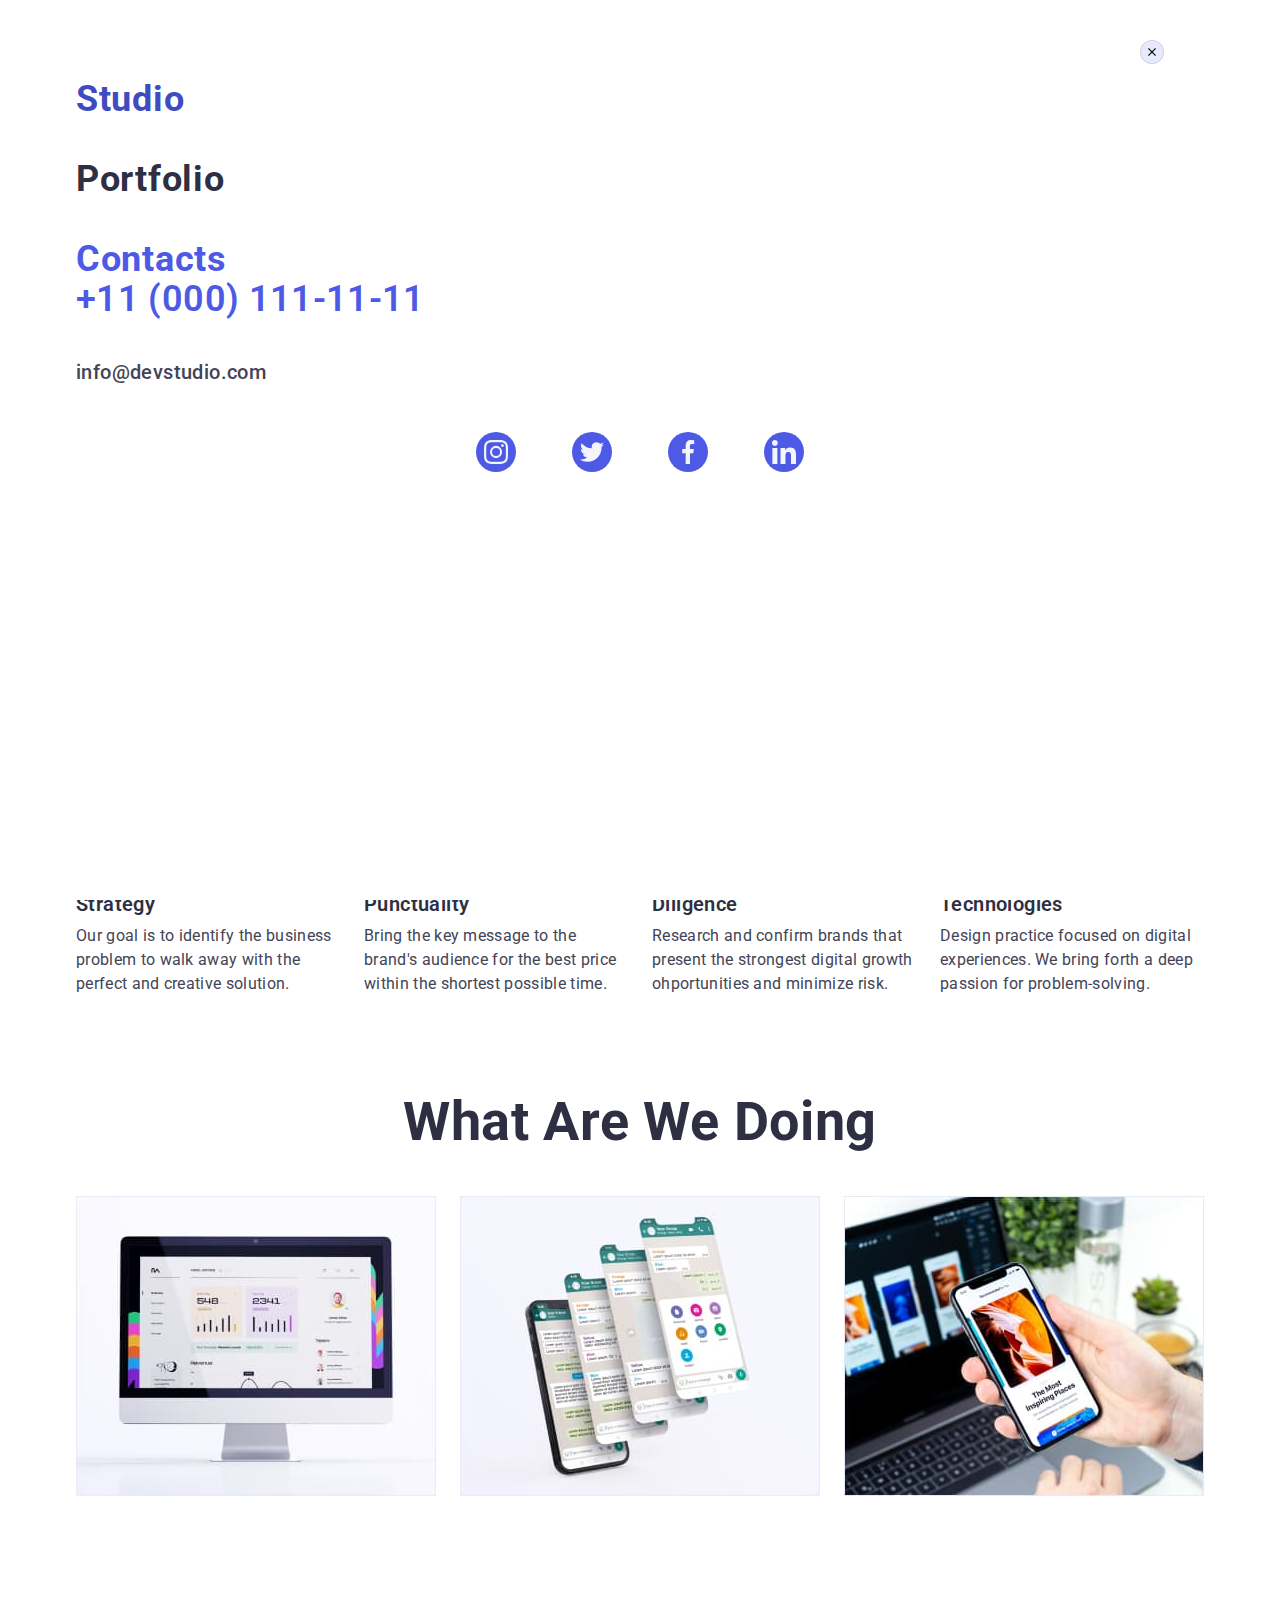
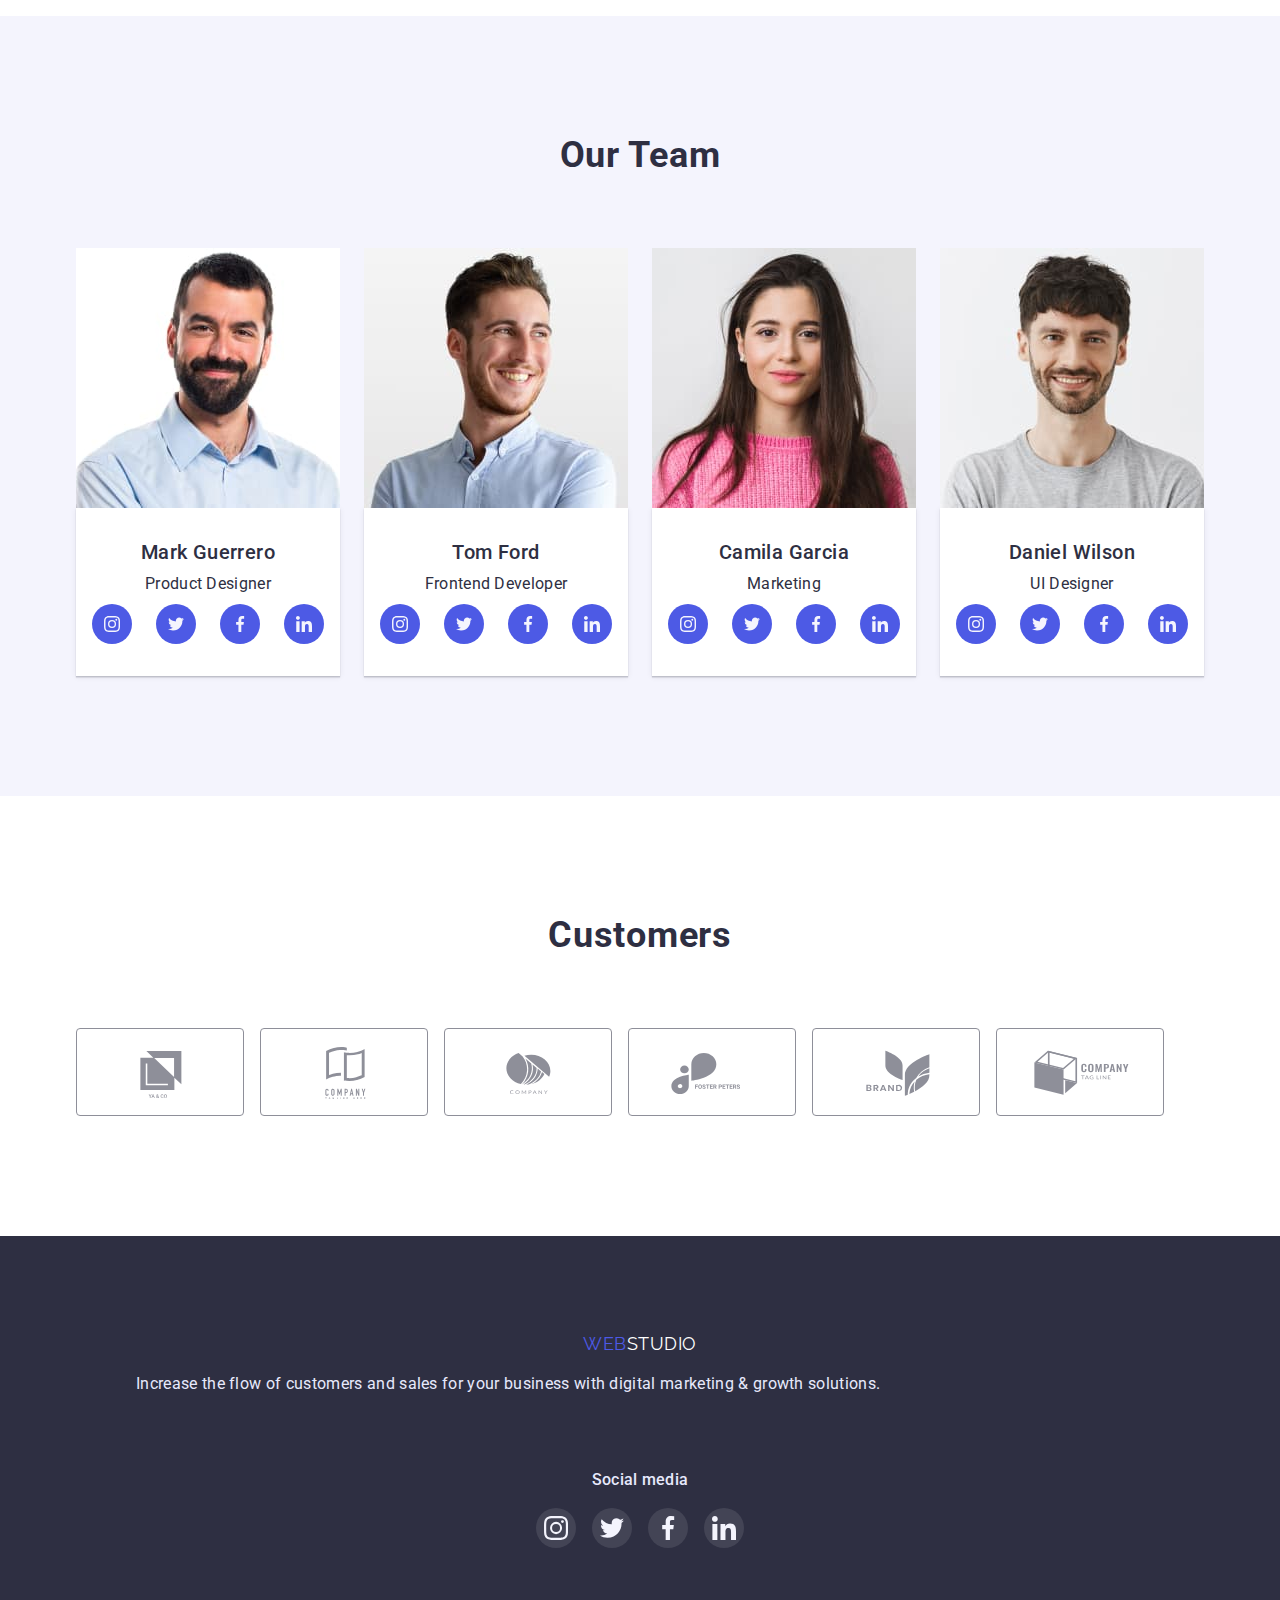
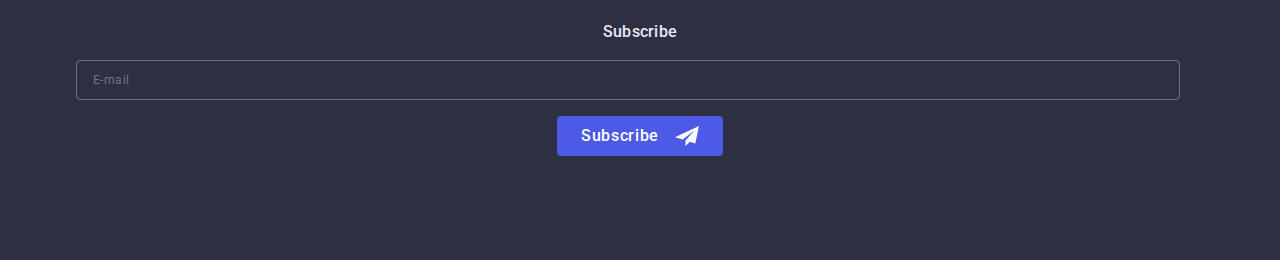
==== commit 6733ef86: "d" ====
--- a/index.html
+++ b/index.html
@@ -54,16 +54,74 @@
           </li>
         </ul>
         <button type="button" class="menu-open">
-        <svg class="menu-open-icon" width="32" height="22">
-          <use href="./images/symbol-defs.svg#menu-btn"></use>
-        </svg>
+          <svg class="menu-open-icon" width="32" height="22">
+            <use href="./images/symbol-defs.svg#menu-btn"></use>
+          </svg>
         </button>
         <div class="mob-menu">
-          <button type="button" class="menu-close">
-            <svg class="menu-close-icon" width="8" height="8">
-              <use href="./images/symbol-defs.svg#icon-close-black"></use>
-            </svg>
+          <div class="container">
+            <button type="button" class="menu-close">
+              <svg class="menu-close-icon" width="8" height="8">
+                <use href="./images/symbol-defs.svg#icon-close-black"></use>
+              </svg>
             </button>
+            <ul class="mob-menu-list list">
+              <li class="mob-menu-item">
+                <a class="mob-menu-link link current" href="./index.html">Studio</a>
+              </li>
+              <li class="mob-menu-item">
+                <a class="mob-menu-link link" href="./portfolio.html"
+                  >Portfolio</a
+                >
+              </li>
+              <li class="mob-menu-item">
+                <a class="link curlink" href="">Contacts</a>
+              </li>
+            </ul>
+            <ul class="mob-menu-contacts-list list">
+              <li class="mob-menu-item-cont">
+                <a class="mob-menu-tel link" href="tel:+110001111111"
+                  >+11 (000) 111-11-11</a
+                >
+              </li>
+              <li class="mob-menu-item-cont">
+                <a class="mob-menu-mail link" href="mailto:info@devstudio.com"
+                  >info@devstudio.com</a
+                >
+              </li>
+              
+            </ul>
+            <ul class="mob-soc-list list">
+              <li class="mob-soc-item">
+                <a href="" class="mob-soc-link link">
+                  <svg class="mob-soc-icon" width="24" height="24">
+                    <use href="./images/symbol-defs.svg#icon-instagram"></use>
+                  </svg>
+                </a>
+              </li>
+              <li class="mob-soc-item">
+                <a href="" class="mob-soc-link link">
+                  <svg class="mob-soc-icon" width="24" height="24">
+                    <use href="./images/symbol-defs.svg#icon-twitter"></use>
+                  </svg>
+                </a>
+              </li>
+              <li class="mob-soc-item">
+                <a href="" class="mob-soc-link link">
+                  <svg class="mob-soc-icon" width="24" height="24">
+                    <use href="./images/symbol-defs.svg#icon-facebook"></use>
+                  </svg>
+                </a>
+              </li>
+              <li class="mob-soc-item">
+                <a href="" class="mob-soc-link link">
+                  <svg class="mob-soc-icon" width="24" height="24">
+                    <use href="./images/symbol-defs.svg#icon-linkedin"></use>
+                  </svg>
+                </a>
+              </li>
+            </ul>
+          </div>
         </div>
       </div>
     </header>
@@ -504,7 +562,7 @@
         </div>
       </section>
     </main>
-     <footer class="footer">
+    <footer class="footer">
       <div class="container ftr">
         <div class="socaial-one">
           <a class="ftr-logo link" href="./index.html">
--- a/css/styles.css
+++ b/css/styles.css
@@ -110,13 +110,16 @@
   height: 22px;
   background-color:transparent;
   border: transparent;
-  padding: 0;
+  padding:var(--primary-text-color);
+  
 }
 .menu-open-icon{
 stroke: #2E2F42;
 }
 .menu-close{
-
+margin-left: auto;
+margin-right: 40px;
+margin-bottom: 16px;
   display: flex;
   align-items: center;
   justify-content: center;
@@ -129,6 +132,103 @@
 border-radius: 50%;
 
 }
+.mob-menu{
+  padding-top: 40px;
+  padding-bottom: 40px;
+  top:0;
+  left: 0;
+  position:fixed;
+  z-index: 1;
+  width: 100vw;
+  height: 100vh;
+  background-color:#FFFFFF;
+}
+.mob-menu-list {
+}
+
+.mob-menu-item:not(:last-child) {
+  margin-bottom: 40px;
+}
+.mob-menu-link {
+  font-weight: 700;
+font-size: 36px;
+line-height: 1.11;
+/* identical to box height, or 111% */
+
+letter-spacing: 0.02em;
+text-transform: capitalize;
+
+/* NAVY BLUE */
+
+color: #2E2F42;
+
+}
+.curlink{
+  font-weight: 700;
+  font-size: 36px;
+  line-height: 1.11;
+  letter-spacing: 0.02em;
+  text-transform: capitalize;
+color: #4D5AE5;
+
+  
+
+}
+.mob-menu-contacts-list {
+  margin-bottom: 48px;
+}
+.mob-menu-item-cont {
+  margin-bottom: 40px;
+}
+.mob-menu-tel {
+  font-weight: 600;
+font-size: 36px;
+line-height: 1.11;
+/* identical to box height, or 111% */
+letter-spacing: 0.01em;
+text-transform: capitalize;
+color: #4D5AE5;
+
+}
+.mob-menu-mail {
+  font-weight: 500;
+font-size: 20px;
+line-height: 1.20;
+/* identical to box height, or 120% */
+
+letter-spacing: 0.02em;
+
+/* SLATE */
+
+color: #434455;
+
+}
+
+.mob-soc-list {
+  display: flex;
+  align-items: center;
+  justify-content: center;
+  gap: 56px;
+}
+.mob-soc-item {
+  width: 40px;
+  height: 40px;
+}
+.mob-soc-link {
+  width: 100%;
+  height: 100%;
+  display: flex;
+  align-items: center;
+  justify-content: center;
+  
+  border-radius: 50%;
+  background-color: #4D5AE5;
+}
+
+
+
+
+
 
 
 .name-stuff {
@@ -280,7 +380,7 @@
 .header-logo,
 .header-link {
   padding-top: 24px;
-  padding-bottom: 22px;
+  padding-bottom: 24px;
   display: inline-block;
 }
 .header-list {
@@ -856,9 +956,7 @@
 
 color: #E7E9FC;
 }
-.ftr {
-  /* display: flex; */
-}
+
 .socaial-one {
   /* margin-right: 120px; */
   padding: 0 60px;
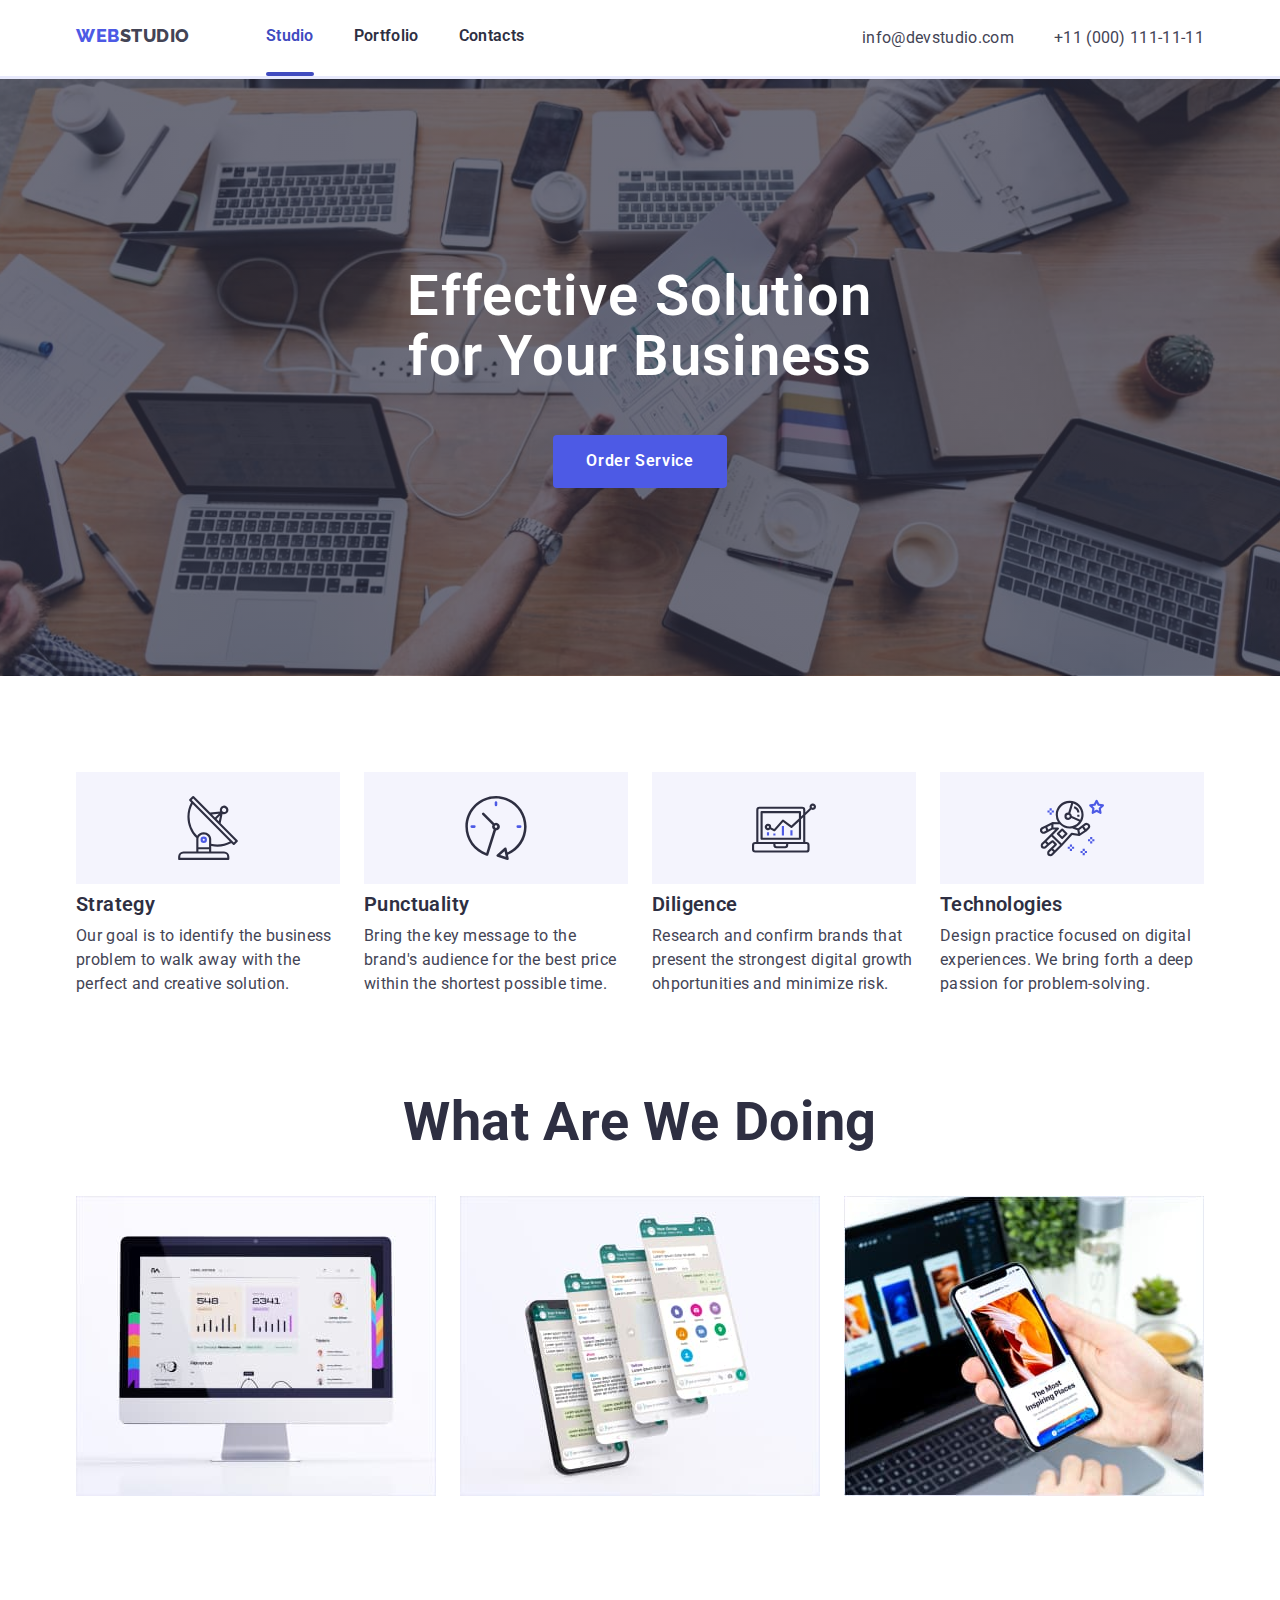
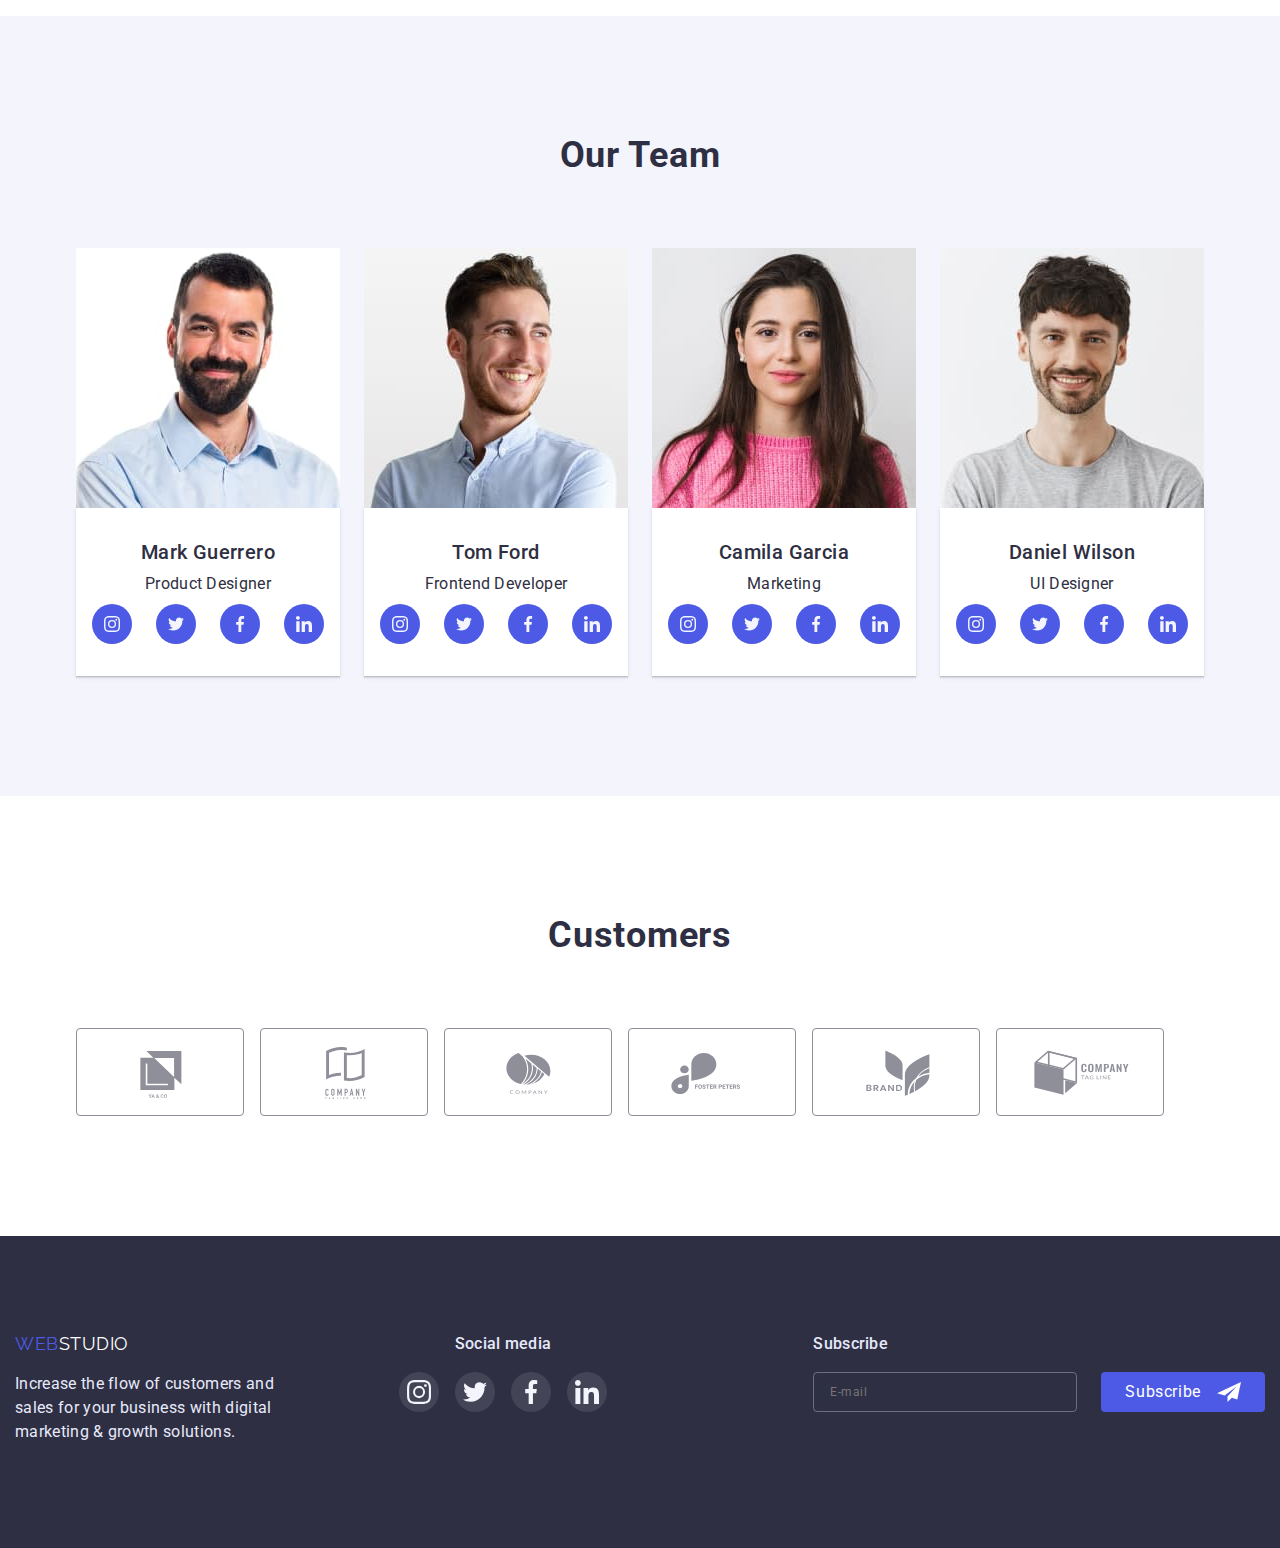
==== commit 1ab7050a: "k" ====
--- a/index.html
+++ b/index.html
@@ -41,6 +41,7 @@
             </li>
           </ul>
         </nav>
+
         <ul class="contacts-list list">
           <li class="item-cont">
             <a class="header-mail link" href="mailto:info@devstudio.com"
@@ -53,74 +54,80 @@
             >
           </li>
         </ul>
-        <button type="button" class="menu-open">
+
+        <button data-menu-open type="button" class="menu-open">
           <svg class="menu-open-icon" width="32" height="22">
             <use href="./images/symbol-defs.svg#menu-btn"></use>
           </svg>
         </button>
-        <div class="mob-menu">
+        <div class="mob-menu is-hidden" data-menu>
           <div class="container">
-            <button type="button" class="menu-close">
-              <svg class="menu-close-icon" width="8" height="8">
-                <use href="./images/symbol-defs.svg#icon-close-black"></use>
-              </svg>
-            </button>
-            <ul class="mob-menu-list list">
-              <li class="mob-menu-item">
-                <a class="mob-menu-link link current" href="./index.html">Studio</a>
-              </li>
-              <li class="mob-menu-item">
-                <a class="mob-menu-link link" href="./portfolio.html"
-                  >Portfolio</a
-                >
-              </li>
-              <li class="mob-menu-item">
-                <a class="link curlink" href="">Contacts</a>
-              </li>
-            </ul>
-            <ul class="mob-menu-contacts-list list">
-              <li class="mob-menu-item-cont">
-                <a class="mob-menu-tel link" href="tel:+110001111111"
-                  >+11 (000) 111-11-11</a
-                >
-              </li>
-              <li class="mob-menu-item-cont">
-                <a class="mob-menu-mail link" href="mailto:info@devstudio.com"
-                  >info@devstudio.com</a
-                >
-              </li>
-              
-            </ul>
-            <ul class="mob-soc-list list">
-              <li class="mob-soc-item">
-                <a href="" class="mob-soc-link link">
-                  <svg class="mob-soc-icon" width="24" height="24">
-                    <use href="./images/symbol-defs.svg#icon-instagram"></use>
-                  </svg>
-                </a>
-              </li>
-              <li class="mob-soc-item">
-                <a href="" class="mob-soc-link link">
-                  <svg class="mob-soc-icon" width="24" height="24">
-                    <use href="./images/symbol-defs.svg#icon-twitter"></use>
-                  </svg>
-                </a>
-              </li>
-              <li class="mob-soc-item">
-                <a href="" class="mob-soc-link link">
-                  <svg class="mob-soc-icon" width="24" height="24">
-                    <use href="./images/symbol-defs.svg#icon-facebook"></use>
-                  </svg>
-                </a>
-              </li>
-              <li class="mob-soc-item">
-                <a href="" class="mob-soc-link link">
-                  <svg class="mob-soc-icon" width="24" height="24">
-                    <use href="./images/symbol-defs.svg#icon-linkedin"></use>
-                  </svg>
-                </a>
-              </li>
-            </ul>
+            <div class="div1">
+              <button data-menu-close type="button" class="menu-close">
+                <svg class="menu-close-icon" width="8" height="8">
+                  <use href="./images/symbol-defs.svg#icon-close-black"></use>
+                </svg>
+              </button>
+              <ul class="mob-menu-list list">
+                <li class="mob-menu-item">
+                  <a class="mob-menu-link link current" href="./index.html"
+                    >Studio</a
+                  >
+                </li>
+                <li class="mob-menu-item">
+                  <a class="mob-menu-link link" href="./portfolio.html"
+                    >Portfolio</a
+                  >
+                </li>
+                <li class="mob-menu-item">
+                  <a class="link curlink" href="">Contacts</a>
+                </li>
+              </ul>
+            </div>
+            <div class="div2">
+              <ul class="mob-menu-contacts-list list">
+                <li class="mob-menu-item-cont">
+                  <a class="mob-menu-tel link" href="tel:+110001111111"
+                    >+11 (000) 111-11-11</a
+                  >
+                </li>
+                <li class="mob-menu-item-cont">
+                  <a class="mob-menu-mail link" href="mailto:info@devstudio.com"
+                    >info@devstudio.com</a
+                  >
+                </li>
+              </ul>
+              <ul class="mob-soc-list list">
+                <li class="mob-soc-item">
+                  <a href="" class="mob-soc-link link">
+                    <svg class="mob-soc-icon" width="24" height="24">
+                      <use href="./images/symbol-defs.svg#icon-instagram"></use>
+                    </svg>
+                  </a>
+                </li>
+                <li class="mob-soc-item">
+                  <a href="" class="mob-soc-link link">
+                    <svg class="mob-soc-icon" width="24" height="24">
+                      <use href="./images/symbol-defs.svg#icon-twitter"></use>
+                    </svg>
+                  </a>
+                </li>
+                <li class="mob-soc-item">
+                  <a href="" class="mob-soc-link link">
+                    <svg class="mob-soc-icon" width="24" height="24">
+                      <use href="./images/symbol-defs.svg#icon-facebook"></use>
+                    </svg>
+                  </a>
+                </li>
+                <li class="mob-soc-item">
+                  <a href="" class="mob-soc-link link">
+                    <svg class="mob-soc-icon" width="24" height="24">
+                      <use href="./images/symbol-defs.svg#icon-linkedin"></use>
+                    </svg>
+                  </a>
+                </li>
+              </ul>
+            </div>
           </div>
         </div>
       </div>
@@ -564,50 +571,52 @@
     </main>
     <footer class="footer">
       <div class="container ftr">
-        <div class="socaial-one">
-          <a class="ftr-logo link" href="./index.html">
-            <span class="logo-web">Web</span>
-            <span class="logo-studio logo-studio-footer">Studio</span></a
-          >
-
-          <p class="footer-content">
-            Increase the flow of customers and sales for your business with
-            digital marketing & growth solutions.
-          </p>
-        </div>
-
-        <div class="socaial-two">
-          <span class="social-media">Social media</span>
-          <ul class="ftr-soc-list list">
-            <li class="ftr-soc-item">
-              <a href="" class="ftr-soc-link link">
-                <svg class="svg-ftr" width="24" height="24">
-                  <use href="./images/symbol-defs.svg#icon-instagram"></use>
-                </svg>
-              </a>
-            </li>
-            <li class="ftr-soc-item">
-              <a href="" class="ftr-soc-link link">
-                <svg class="svg-ftr" width="24" height="24">
-                  <use href="./images/symbol-defs.svg#icon-twitter"></use>
-                </svg>
-              </a>
-            </li>
-            <li class="ftr-soc-item">
-              <a href="" class="ftr-soc-link link">
-                <svg class="svg-ftr" width="24" height="24">
-                  <use href="./images/symbol-defs.svg#icon-facebook"></use>
-                </svg>
-              </a>
-            </li>
-            <li class="ftr-soc-item">
-              <a href="" class="ftr-soc-link link">
-                <svg class="svg-ftr" width="24" height="24">
-                  <use href="./images/symbol-defs.svg#icon-linkedin"></use>
-                </svg>
-              </a>
-            </li>
-          </ul>
+        <div class="soc-tab">
+          <div class="social-one">
+            <a class="ftr-logo link" href="./index.html">
+              <span class="logo-web">Web</span>
+              <span class="logo-studio logo-studio-footer">Studio</span></a
+            >
+
+            <p class="footer-content">
+              Increase the flow of customers and sales for your business with
+              digital marketing & growth solutions.
+            </p>
+          </div>
+
+          <div class="social-two">
+            <span class="social-media">Social media</span>
+            <ul class="ftr-soc-list list">
+              <li class="ftr-soc-item">
+                <a href="" class="ftr-soc-link link">
+                  <svg class="svg-ftr" width="24" height="24">
+                    <use href="./images/symbol-defs.svg#icon-instagram"></use>
+                  </svg>
+                </a>
+              </li>
+              <li class="ftr-soc-item">
+                <a href="" class="ftr-soc-link link">
+                  <svg class="svg-ftr" width="24" height="24">
+                    <use href="./images/symbol-defs.svg#icon-twitter"></use>
+                  </svg>
+                </a>
+              </li>
+              <li class="ftr-soc-item">
+                <a href="" class="ftr-soc-link link">
+                  <svg class="svg-ftr" width="24" height="24">
+                    <use href="./images/symbol-defs.svg#icon-facebook"></use>
+                  </svg>
+                </a>
+              </li>
+              <li class="ftr-soc-item">
+                <a href="" class="ftr-soc-link link">
+                  <svg class="svg-ftr" width="24" height="24">
+                    <use href="./images/symbol-defs.svg#icon-linkedin"></use>
+                  </svg>
+                </a>
+              </li>
+            </ul>
+          </div>
         </div>
         <div class="div4">
           <form>
@@ -628,5 +637,6 @@
       </div>
     </footer>
     <script src="./modal.js"></script>
+    <script src="./menu.js"></script>
   </body>
 </html>
--- a/css/styles.css
+++ b/css/styles.css
@@ -32,6 +32,9 @@
 .link {
   text-decoration: none;
 }
+.no-scroll{
+  overflow: hidden;
+}
 
 /* card list portfolio */
 .card-list {
@@ -133,6 +136,9 @@
 
 }
 .mob-menu{
+  transition: 250ms cubic-bezier(0.4, 0, 0.2, 1);
+
+  padding-left: 40px;
   padding-top: 40px;
   padding-bottom: 40px;
   top:0;
@@ -143,10 +149,19 @@
   height: 100vh;
   background-color:#FFFFFF;
 }
-.mob-menu-list {
-}
-
-.mob-menu-item:not(:last-child) {
+.mob-menu.is-hidden{
+  opacity: 0;
+  pointer-events: none;
+}
+.mob-menu > .container{
+  height: 100%;
+  display: flex;
+  flex-direction: column;
+  justify-content: space-between;
+  overflow: auto;
+}
+
+.mob-menu-item {
   margin-bottom: 40px;
 }
 .mob-menu-link {
@@ -939,11 +954,12 @@
   font-family: Raleway;
 
   display: flex;
-  justify-content: center;
+  justify-content: flex-start;
   margin-bottom: 16px;
   /* margin-right: 269px; */
 }
 .footer-content {
+  max-width: 264px;
   margin-bottom: 0;
   font-weight: 400;
 font-size: 16px;
@@ -957,12 +973,12 @@
 color: #E7E9FC;
 }
 
-.socaial-one {
+.social-one {
   /* margin-right: 120px; */
   padding: 0 60px;
   margin-bottom: 72px;
 }
-.socaial-two{
+.social-two{
   margin-bottom: 72px;
 }
 
@@ -1007,7 +1023,7 @@
 }
 .input-footer {
   display: block;
-  margin-right: 24px;
+  /* margin-right: 24px; */
   margin-bottom: 16px;
   padding-left: 16px;
   width: 100%;
@@ -1040,13 +1056,14 @@
 }
 
 .button-subscribe {
+  height: 40px;
   display: inline-flex;
   align-items: center;
   padding-left: 24px;
   padding-top: 8px;
   padding-bottom: 8px;
   padding-right: 24px;
-  font-weight: 500;
+  font-weight: 400;
   font-size: 16px;
   line-height: 1.5;
   letter-spacing: 0.04em;
--- a/css/tablet.css
+++ b/css/tablet.css
@@ -2,11 +2,12 @@
   .container {
     width: 768px;
   }
-  .menu-open{
+
+  .menu-open {
     display: none;
   }
-   /* ------header------- */
-   .header-list {
+  /* ------header------- */
+  .header-list {
     display: flex;
     gap: 40px;
   }
@@ -36,12 +37,16 @@
   .header-link:focus {
     color: var(--secondary-button-color);
   }
+
   .contacts-list {
     display: flex;
     flex-wrap: wrap;
     justify-content: flex-end;
     /* margin-left: auto; */
     align-items: center;
+  }
+  .item_cont {
+    display: inline;
   }
   .header-mail {
     transition: color 250ms cubic-bezier(0.4, 0, 0.2, 1);
@@ -59,7 +64,7 @@
     font-size: 14px;
     line-height: 1.5;
     letter-spacing: 0.02em;
-  
+
     color: var(--secondary-text-color);
   }
   .header-tel:hover {
@@ -94,10 +99,8 @@
         ),
         url(../images/tablet-back-2x.jpg);
     }
-    }
-
-   
-  
+  }
+
   .first-headlines {
     font-weight: 600;
     font-size: 56px;
@@ -110,7 +113,7 @@
     margin-right: auto;
   }
   /* -------list-skills-------- */
-  .list-skills-item{
+  .list-skills-item {
     margin-bottom: 0;
   }
   /* ______OURTEAM________ */
@@ -167,7 +170,36 @@
     width: calc((100% - 16px) / 2);
     height: 88px;
   }
-  
-  
+  .soc-tab {
+    display: flex;
+  margin-bottom: 72px;
+
+  }
+  .social-one {
+    padding: 0;
+    margin: 0;
+
+  }
+  .social-two {
+    margin-left: 24px;
+
+  }
+  .sub-label{
+    justify-content: flex-start;
+  }
+  .form{
+    flex-wrap: nowrap;
+    justify-content: flex-start;
+  }
+  .input-footer{
+    margin-right: 24px;
+    width: 264px;
+  }
+
+
+  .footer > .container {
+    width: 100%;
+    padding-left: 108px;
+    padding-right: 164px;
+  }
 }
-
--- a/css/desktop.css
+++ b/css/desktop.css
@@ -2,10 +2,10 @@
   .container {
     width: 1158px;
   }
-  .header-tel,.header-mail{
+  .header-tel,
+  .header-mail {
     font-size: 16px;
   }
-  
 
   /* -------HEADLINE------- */
   .headlines-section {
@@ -25,17 +25,16 @@
     background-size: cover;
   }
   .header-logo,
-.header-link {
-  padding-top: 24px;
-  padding-bottom: 28px;
-}
-.container-flex{
-justify-content: space-between
-}
-.item-cont:not(:last-child){
-  margin-right: 40px;
-}
-
+  .header-link {
+    padding-top: 24px;
+    padding-bottom: 28px;
+  }
+  .container-flex {
+    justify-content: space-between;
+  }
+  .item-cont:not(:last-child) {
+    margin-right: 40px;
+  }
 
   @media (min-device-pixel-ratio: 2),
     (min-resolution: 192dpi),
@@ -50,7 +49,6 @@
   }
   .first-headlines {
     margin-bottom: 48px;
-    
   }
   .skills {
     font-weight: 600;
@@ -139,4 +137,24 @@
     width: calc((100% - 120px) / 6);
     height: 88px;
   }
+  .footer > .container {
+    width: 100%;
+    display: flex;
+    width: 1158;
+    padding-left: 15px;
+    padding-right: 15px;
+  }
+  .input-footer {
+    margin-bottom: 0;
+    width: 264px;
+  }
+  .soc-tab {
+    margin: 0;
+  }
+  
+
+  .social-two {
+    margin-left: 120px;
+    margin-bottom: 0;
+  }
 }
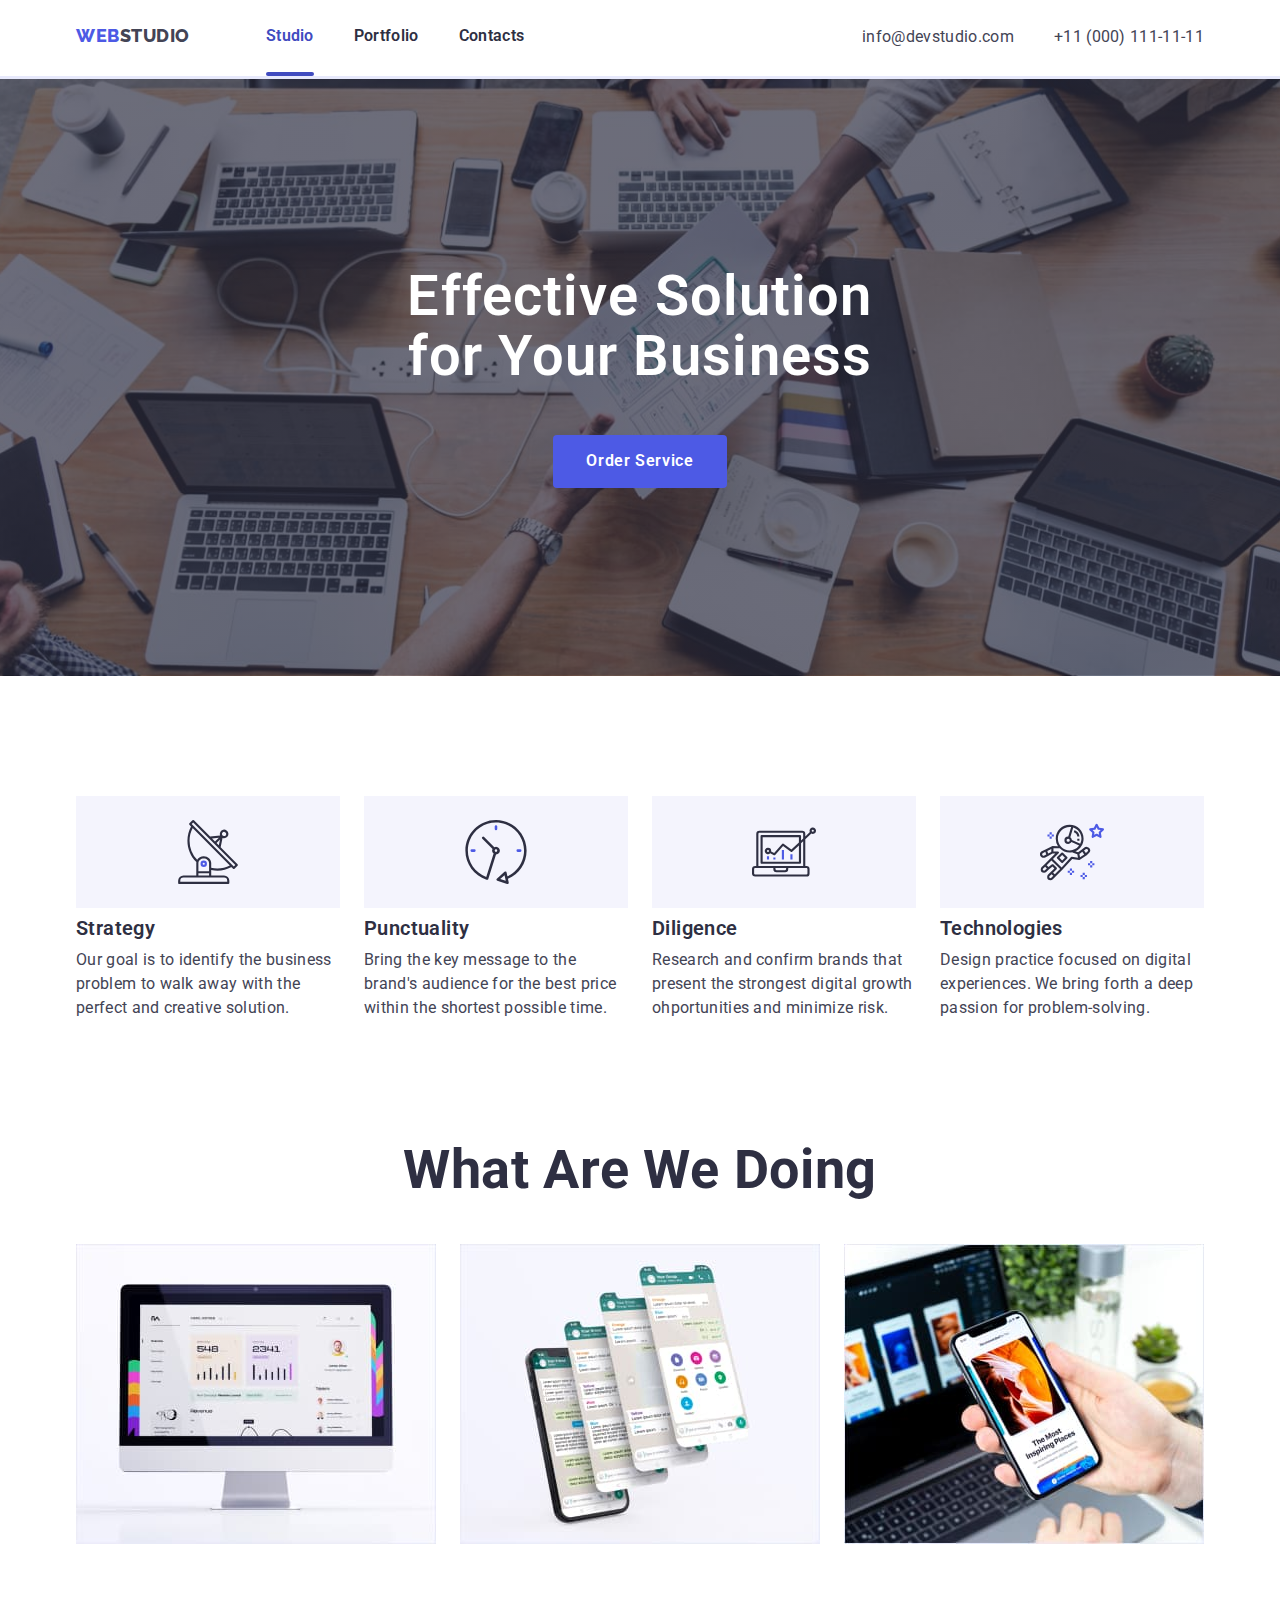
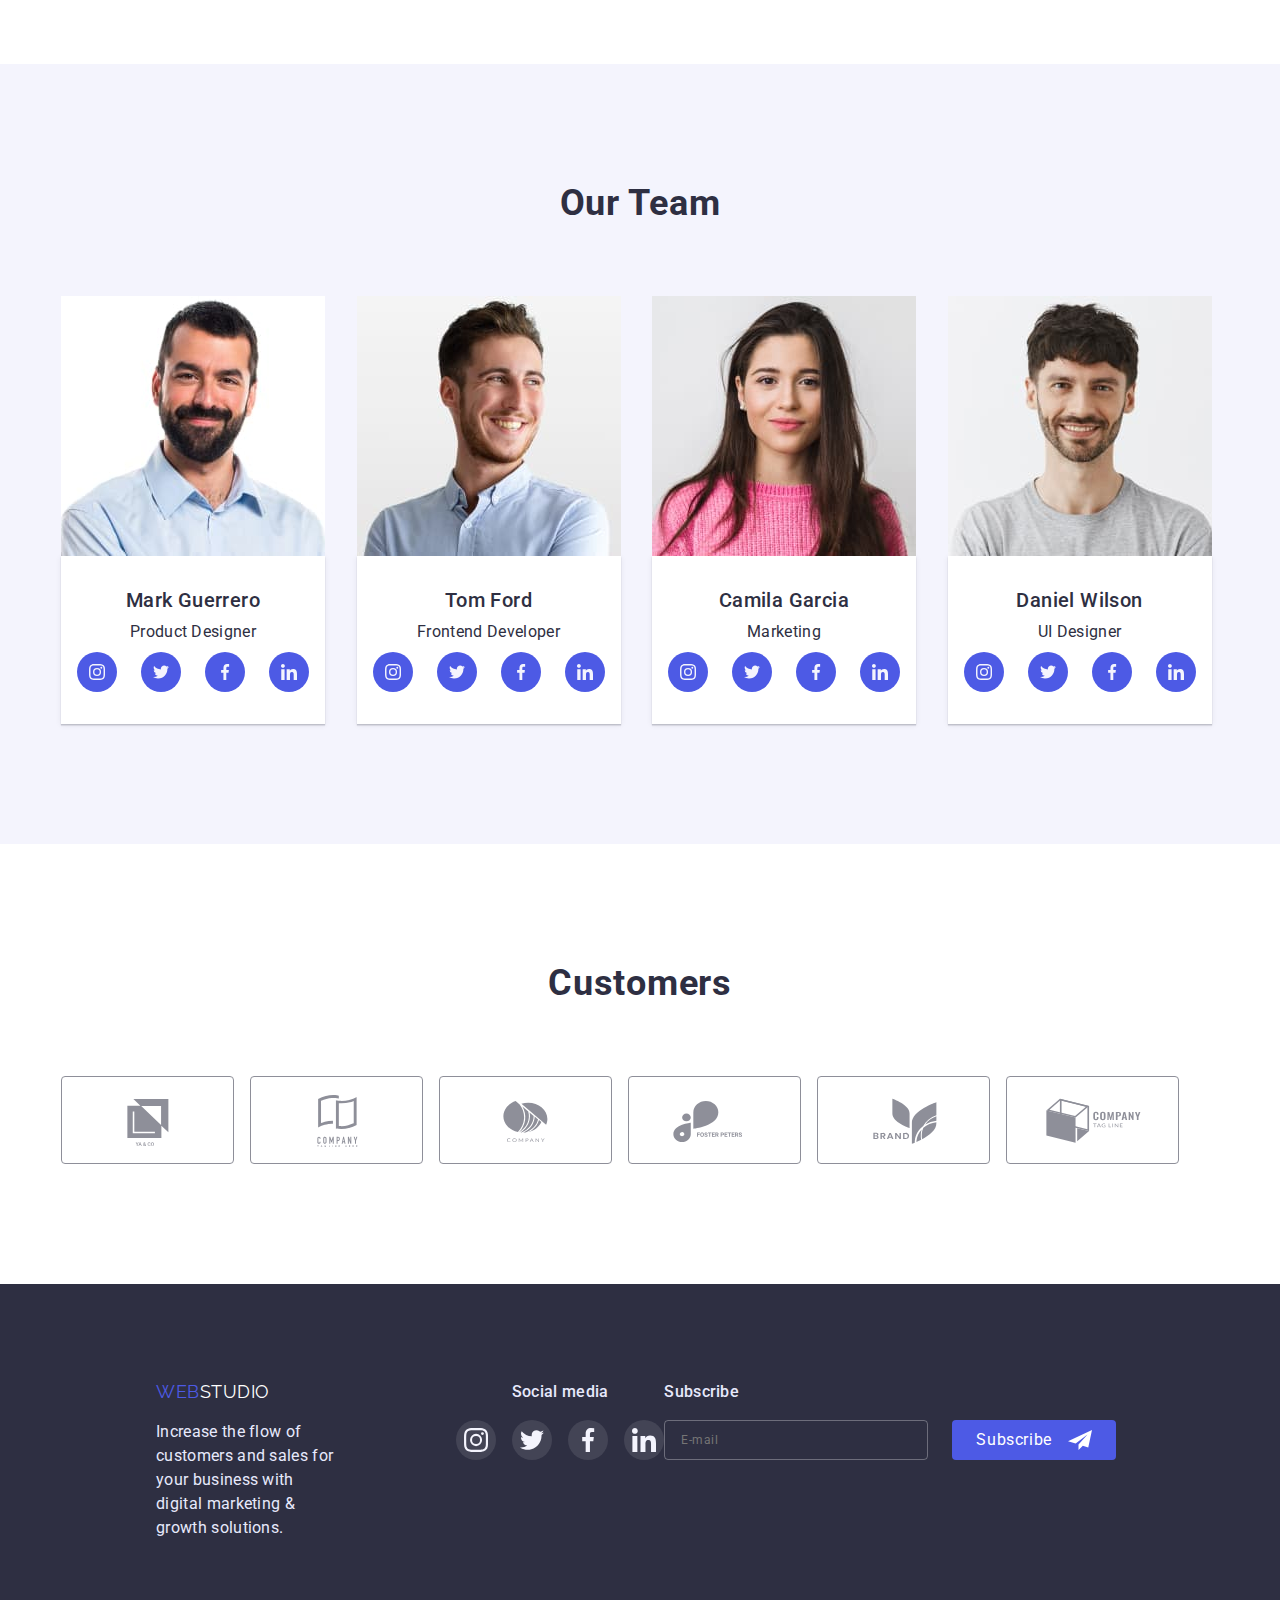
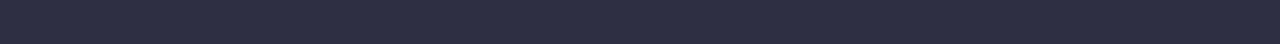
==== commit 1c90d90c: "r" ====
--- a/index.html
+++ b/index.html
@@ -42,18 +42,20 @@
           </ul>
         </nav>
 
-        <ul class="contacts-list list">
-          <li class="item-cont">
-            <a class="header-mail link" href="mailto:info@devstudio.com"
-              >info@devstudio.com</a
-            >
-          </li>
-          <li class="item-cont">
-            <a class="header-tel link" href="tel:+110001111111"
-              >+11 (000) 111-11-11</a
-            >
-          </li>
-        </ul>
+        <!-- <div class="div-tab-cont"> -->
+          <ul class="contacts-list list">
+            <li class="item-cont">
+              <a class="header-mail link" href="mailto:info@devstudio.com"
+                >info@devstudio.com</a
+              >
+            </li>
+            <li class="item-cont">
+              <a class="header-tel link" href="tel:+110001111111"
+                >+11 (000) 111-11-11</a
+              >
+            </li>
+          </ul>
+        <!-- </div> -->
 
         <button data-menu-open type="button" class="menu-open">
           <svg class="menu-open-icon" width="32" height="22">
@@ -70,7 +72,7 @@
               </button>
               <ul class="mob-menu-list list">
                 <li class="mob-menu-item">
-                  <a class="mob-menu-link link current" href="./index.html"
+                  <a class="mob-menu-link link curlink" href="./index.html"
                     >Studio</a
                   >
                 </li>
@@ -80,7 +82,7 @@
                   >
                 </li>
                 <li class="mob-menu-item">
-                  <a class="link curlink" href="">Contacts</a>
+                  <a class="link mob-menu-link" href="">Contacts</a>
                 </li>
               </ul>
             </div>
@@ -177,7 +179,7 @@
                     required
                   />
 
-                  <svg class="input-svg" width="12" height="12">
+                  <svg class="input-svg" width="13" height="13">
                     <use href="./images/symbol-defs.svg#icon-phone"></use>
                   </svg>
                 </div>
@@ -194,7 +196,7 @@
                     required
                   />
 
-                  <svg class="input-svg" width="12" height="12">
+                  <svg class="input-svg" width="15" height="13">
                     <use href="./images/symbol-defs.svg#icon-message"></use>
                   </svg>
                 </div>
--- a/css/styles.css
+++ b/css/styles.css
@@ -109,19 +109,22 @@
   border-bottom: solid var(--footer-text-color);
 }
 .menu-open{
+
+  display: block;
   width: 32px;
   height: 22px;
   background-color:transparent;
   border: transparent;
-  padding:var(--primary-text-color);
+  padding: 5px;
   
+  
 }
 .menu-open-icon{
+
 stroke: #2E2F42;
 }
 .menu-close{
 margin-left: auto;
-margin-right: 40px;
 margin-bottom: 16px;
   display: flex;
   align-items: center;
@@ -136,11 +139,13 @@
 
 }
 .mob-menu{
+
   transition: 250ms cubic-bezier(0.4, 0, 0.2, 1);
 
   padding-left: 40px;
   padding-top: 40px;
   padding-bottom: 40px;
+  padding-right: 40px;
   top:0;
   left: 0;
   position:fixed;
@@ -154,6 +159,8 @@
   pointer-events: none;
 }
 .mob-menu > .container{
+  width: 100%;
+  padding: 0;
   height: 100%;
   display: flex;
   flex-direction: column;
@@ -221,8 +228,6 @@
 
 .mob-soc-list {
   display: flex;
-  align-items: center;
-  justify-content: center;
   gap: 56px;
 }
 .mob-soc-item {
@@ -878,8 +883,8 @@
 
 .headlines-section {
   padding-top: 112px;
-  padding-left: 54px;
-  padding-right: 56px;
+  /* padding-left: 54px;
+  padding-right: 56px; */
   padding-bottom: 112px;
   margin: 0 auto;
   text-align: center;
@@ -890,7 +895,6 @@
       rgba(46, 47, 66, 0.7)
     ),
     url(../images/mobile-back.jpg);
-  max-width: 1440px;
   background-repeat: no-repeat;
   background-position: center;
   background-size: cover;
@@ -954,12 +958,11 @@
   font-family: Raleway;
 
   display: flex;
-  justify-content: flex-start;
+  justify-content: center;
   margin-bottom: 16px;
   /* margin-right: 269px; */
 }
 .footer-content {
-  max-width: 264px;
   margin-bottom: 0;
   font-weight: 400;
 font-size: 16px;
@@ -972,10 +975,13 @@
 
 color: #E7E9FC;
 }
+.soc-tab{
+  padding: 0 65px;
+
+}
 
 .social-one {
   /* margin-right: 120px; */
-  padding: 0 60px;
   margin-bottom: 72px;
 }
 .social-two{
--- a/css/mobile.css
+++ b/css/mobile.css
@@ -2,6 +2,10 @@
   .container {
     width: 428px;
   }
+/* -------MODAL--------- */
+.modal{
+  width: 392PX;
+}
   .list-skills-item:not(:last-child) {
     margin-bottom: 72px;
   }
--- a/css/tablet.css
+++ b/css/tablet.css
@@ -1,6 +1,11 @@
 @media screen and (min-width: 768px) {
   .container {
     width: 768px;
+  }
+  .header > .container {
+    display: flex;
+    align-items: baseline;
+    justify-content: space-between;
   }
 
   .menu-open {
@@ -39,14 +44,12 @@
   }
 
   .contacts-list {
-    display: flex;
-    flex-wrap: wrap;
-    justify-content: flex-end;
-    /* margin-left: auto; */
-    align-items: center;
-  }
-  .item_cont {
-    display: inline;
+    display: block;
+  }
+
+  .item_cont:not(:last-child) {
+    display: block;
+    margin-bottom: 15px;
   }
   .header-mail {
     transition: color 250ms cubic-bezier(0.4, 0, 0.2, 1);
@@ -73,8 +76,8 @@
   /* ______HEADLINE________ */
   .headlines-section {
     padding-top: 112px;
-    padding-left: 137px;
-    padding-right: 137px;
+    /* padding-left: 137px; */
+    /* padding-right: 137px; */
     padding-bottom: 112px;
     margin: 0 auto;
     text-align: center;
@@ -166,40 +169,49 @@
     /* row-gap: 64px; */
     margin-bottom: 0;
   }
+  .our-stuff-section > .container {
+    padding-left: 108px;
+    padding-right: 108px;
+  }
+  .customers-section > .container {
+    padding-left: 108px;
+    padding-right: 108px;
+  }
   .customers-list {
     width: calc((100% - 16px) / 2);
     height: 88px;
   }
   .soc-tab {
     display: flex;
-  margin-bottom: 72px;
-
+    margin-bottom: 72px;
+    padding: 0;
   }
   .social-one {
     padding: 0;
     margin: 0;
-
   }
   .social-two {
+    margin-bottom: 0;
     margin-left: 24px;
-
-  }
-  .sub-label{
+  }
+  .sub-label {
     justify-content: flex-start;
   }
-  .form{
+  .form {
     flex-wrap: nowrap;
     justify-content: flex-start;
   }
-  .input-footer{
+  .input-footer {
     margin-right: 24px;
     width: 264px;
   }
-
 
   .footer > .container {
     width: 100%;
     padding-left: 108px;
     padding-right: 164px;
   }
+  .ftr-logo {
+    justify-content: flex-start;
+  }
 }
--- a/css/desktop.css
+++ b/css/desktop.css
@@ -32,6 +32,9 @@
   .container-flex {
     justify-content: space-between;
   }
+  .contacts-list{
+    display: flex;
+  }
   .item-cont:not(:last-child) {
     margin-right: 40px;
   }
@@ -46,9 +49,18 @@
         ),
         url(../images/hero-bg-2x.jpg);
     }
+    
+  }
+  .headlines-section{
+  max-width: 1440px;
+
   }
   .first-headlines {
     margin-bottom: 48px;
+  }
+  .our-team-section{
+    padding-top: 120px;
+    padding-bottom: 120px;
   }
   .skills {
     font-weight: 600;
@@ -123,10 +135,16 @@
     padding-top: 120px;
     padding-bottom: 120px;
   }
+  .our-stuff-section > .container {
+    padding: 0;
+  }
   .li-mob {
     width: calc((100% - 72px) / 4);
     /* gap:24px; */
     margin-bottom: 0;
+  }
+  .customers-section > .container {
+    padding: 0;
   }
   .customers-section {
     padding-top: 120px;
@@ -140,9 +158,10 @@
   .footer > .container {
     width: 100%;
     display: flex;
-    width: 1158;
-    padding-left: 15px;
-    padding-right: 15px;
+    /* padding-left: 0; */
+    /* padding-right: 0; */
+    padding-left: 156px;
+    /* padding-right: 160px; */
   }
   .input-footer {
     margin-bottom: 0;
